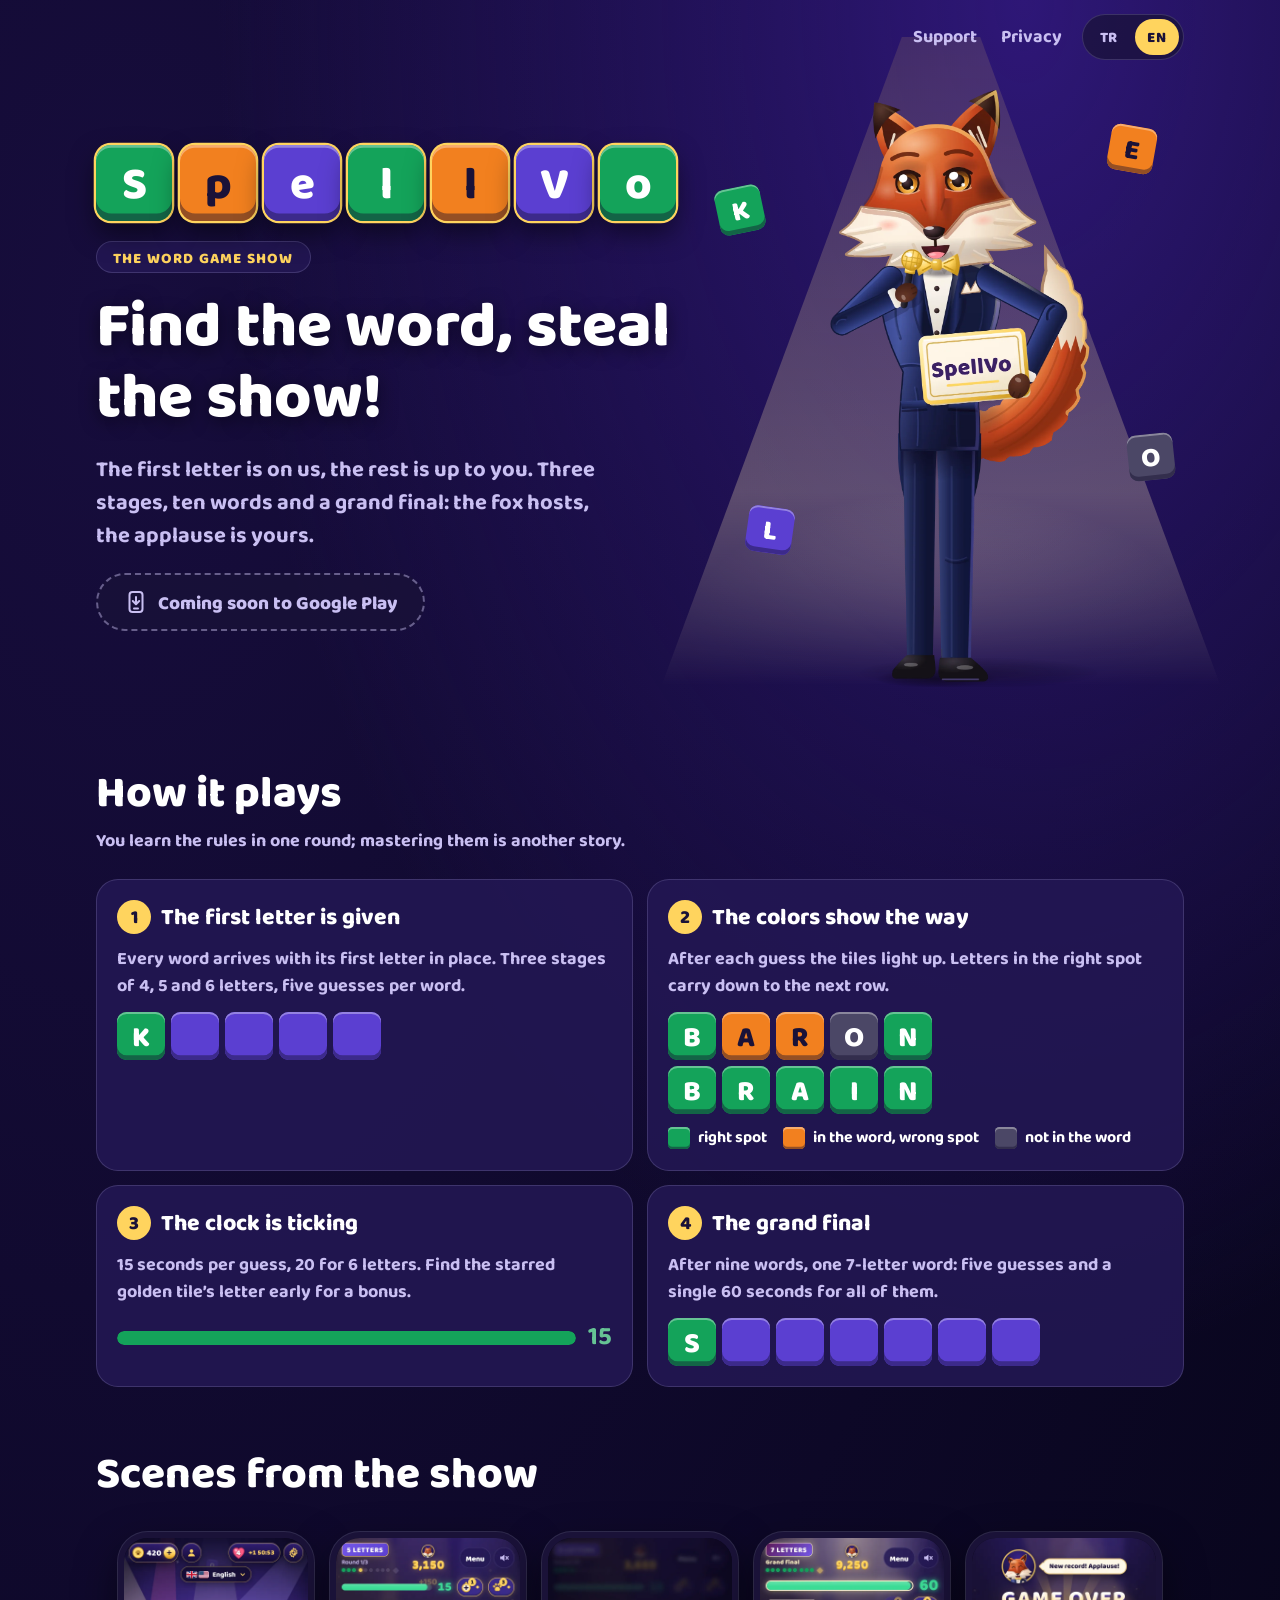
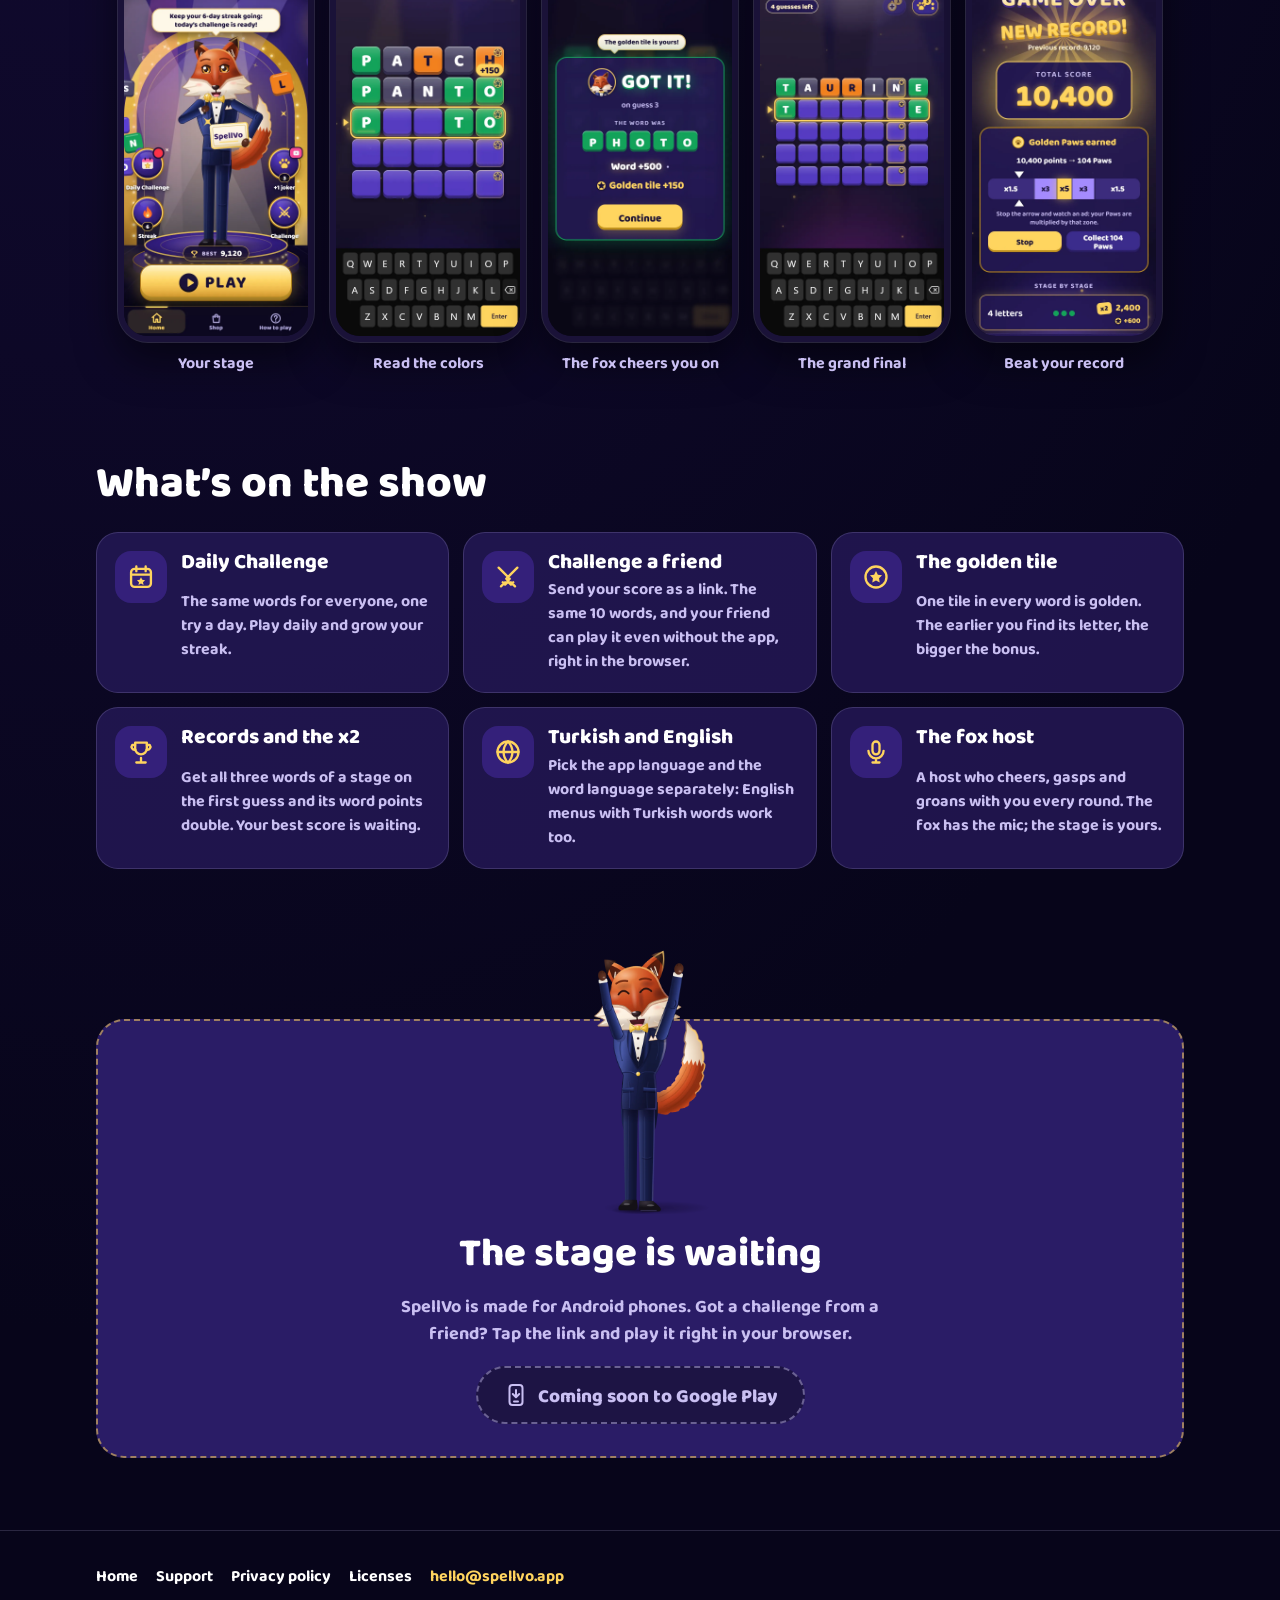
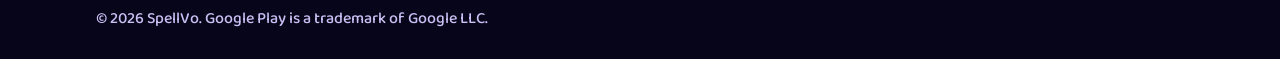
==== index.html @ 93fe8fcf "Deploy spellvo.app (source beb77b9)" ====
<!doctype html>
<html lang="tr" data-title-tr="SpellVo · Kelime yarışması" data-title-en="SpellVo · The word game show">
  <head>
    <meta charset="utf-8" />
    <meta name="viewport" content="width=device-width, initial-scale=1, viewport-fit=cover" />
    <meta name="theme-color" content="#07051a" />
    <meta name="color-scheme" content="dark" />
    <link rel="icon" type="image/png" sizes="32x32" href="/icons/favicon-32.png" />
    <link rel="icon" type="image/png" sizes="16x16" href="/icons/favicon-16.png" />
    <link rel="apple-touch-icon" href="/icons/apple-touch-icon.png" />
    <link rel="manifest" href="/manifest.webmanifest" />
    <link rel="alternate" hreflang="tr" href="https://spellvo.app/?lang=tr" />
    <link rel="alternate" hreflang="en" href="https://spellvo.app/?lang=en" />
    <link rel="alternate" hreflang="x-default" href="https://spellvo.app/" />
    <script>
      // The page's language before the first paint (site/src/site.ts): ?lang=, the visitor's choice, the browser.
      (function () {
        var d = document.documentElement, q = new URLSearchParams(location.search).get('lang'), s = null;
        try { s = localStorage.getItem('spellvo.site.lang'); } catch (e) {}
        var l = q === 'tr' || q === 'en' ? q : s === 'tr' || s === 'en' ? s : /^tr/i.test(navigator.language || '') ? 'tr' : 'en';
        d.lang = l;
        d.setAttribute('data-lang', l);
        var t = d.getAttribute('data-title-' + l);
        if (t) document.title = t;
      })();
    </script>
    <!-- The first paint: the loading screen's sky, never a white page. -->
    <style>
      html, body { background: #07051a; color: #fff; }
    </style>
    <title>SpellVo · Kelime yarışması · The word game show</title>
    <meta name="description" content="SpellVo: tilkinin sunduğu kelime yarışması. İlk harf bizden, gerisi senden. · The word game show hosted by a fox. The first letter is on us, the rest is up to you." />
    <link rel="canonical" href="https://spellvo.app/" />
    <meta property="og:type" content="website" />
    <meta property="og:site_name" content="SpellVo" />
    <meta property="og:url" content="https://spellvo.app/" />
    <meta property="og:title" content="SpellVo · Kelime yarışması" />
    <meta property="og:description" content="Harf harf bul, sahneyi kap! İlk harf bizden, gerisi senden. Tilki sunuyor." />
    <meta property="og:image" content="https://spellvo.app/og/home-tr.jpg" />
    <meta property="og:image:type" content="image/jpeg" />
    <meta property="og:image:width" content="1200" />
    <meta property="og:image:height" content="630" />
    <meta property="og:image:alt" content="SpellVo: renkli harf taşlarıyla logo ve mikrofonlu tilki sunucu" />
    <meta property="og:locale" content="tr_TR" />
    <meta property="og:locale:alternate" content="en_US" />
    <meta name="twitter:card" content="summary_large_image" />
    <meta name="twitter:title" content="SpellVo · Kelime yarışması" />
    <meta name="twitter:description" content="Harf harf bul, sahneyi kap! İlk harf bizden, gerisi senden. Tilki sunuyor." />
    <meta name="twitter:image" content="https://spellvo.app/og/home-tr.jpg" />
    <script>
      // A challenge link from before spellvo.app had its own page (…/#c=…): the challenge page plays it.
      if (/(^#|&)c=/.test(location.hash)) location.replace('/c/' + location.hash);
    </script>
    <script type="module" crossorigin src="/assets/site-BCucl4CJ.js"></script>
    <link rel="stylesheet" crossorigin href="/assets/site-DWHxZTb1.css">
  </head>
  <body class="home">
    <a class="skip" href="#main"><span lang="tr">İçeriğe geç</span><span lang="en">Skip to content</span></a>
    <header class="wrap top">
      <a class="brand" href="/" aria-label="SpellVo"><span class="tile tile--correct" aria-hidden="true">S</span><span class="tile tile--present" aria-hidden="true">p</span><span class="tile " aria-hidden="true">e</span><span class="tile tile--correct" aria-hidden="true">l</span><span class="tile tile--present" aria-hidden="true">l</span><span class="tile " aria-hidden="true">V</span><span class="tile tile--correct" aria-hidden="true">o</span></a>
      <nav class="top__links" aria-label="SpellVo">
        <a class="top__link" href="/support/"><span lang="tr">Destek</span><span lang="en">Support</span></a>
        <a class="top__link" href="/privacy/"><span lang="tr">Gizlilik</span><span lang="en">Privacy</span></a>
        <div class="langs" role="group" aria-label="Dil / Language">
          <button type="button" data-set-lang="tr" aria-pressed="false" title="Türkçe">TR</button>
          <button type="button" data-set-lang="en" aria-pressed="false" title="English">EN</button>
        </div>
      </nav>
    </header>
    <main id="main">
      <section class="wrap hero" aria-labelledby="hero-title">
        <div class="hero__text">
          <p class="logo" role="img" aria-label="SpellVo"><span class="tile tile--correct" style="--i: 0" aria-hidden="true">S</span><span class="tile tile--present" style="--i: 1" aria-hidden="true">p</span><span class="tile " style="--i: 2" aria-hidden="true">e</span><span class="tile tile--correct" style="--i: 3" aria-hidden="true">l</span><span class="tile tile--present" style="--i: 4" aria-hidden="true">l</span><span class="tile " style="--i: 5" aria-hidden="true">V</span><span class="tile tile--correct" style="--i: 6" aria-hidden="true">o</span></p>
          <p class="eyebrow"><span lang="tr">Kelime yarışması</span><span lang="en">The word game show</span></p>
          <h1 id="hero-title"><span lang="tr">Harf harf bul, sahneyi kap!</span><span lang="en">Find the word, steal the show!</span></h1>
          <p class="lead">
            <span lang="tr">İlk harf bizden, gerisi senden. Üç aşama, on kelime ve büyük final: tilki sunuyor, alkışlar senin için.</span>
            <span lang="en">The first letter is on us, the rest is up to you. Three stages, ten words and a grand final: the fox hosts, the applause is yours.</span>
          </p>
          <span class="store store--soon" aria-disabled="true" data-store="soon"><svg viewBox="0 0 24 24" width="24" height="24" aria-hidden="true" class="store__icon"><rect x="5.5" y="2" width="13" height="20" rx="3" fill="none" stroke="currentColor" stroke-width="2"/><path d="M12 7v7M8.8 11l3.2 3.2 3.2-3.2" fill="none" stroke="currentColor" stroke-width="2" stroke-linecap="round" stroke-linejoin="round"/><path d="M10 18.5h4" stroke="currentColor" stroke-width="2" stroke-linecap="round"/></svg><span lang="tr">Yakında Google Play’de</span><span lang="en">Coming soon to Google Play</span></span>
        </div>
        <div class="hero__stage" aria-hidden="true">
          <div class="spot"></div>
          <span class="float" style="left: 4%; top: 18%; --d: -1s; --r: -12deg"><span class="tile tile--correct">K</span></span>
          <span class="float" style="right: 6%; top: 8%; --d: -3s; --r: 10deg"><span class="tile tile--present">E</span></span>
          <span class="float" style="left: 10%; bottom: 22%; --d: -2s; --r: 8deg"><span class="tile">L</span></span>
          <span class="float" style="right: 2%; bottom: 34%; --d: -4.5s; --r: -6deg"><span class="tile tile--absent">O</span></span>
          <img class="fox" src="/img/fox-host.webp" width="560" height="992" alt="" fetchpriority="high" decoding="async" />
        </div>
      </section>

      <section class="wrap section" id="how" aria-labelledby="how-title">
        <div class="section__head">
          <h2 id="how-title"><span lang="tr">Nasıl oynanır?</span><span lang="en">How it plays</span></h2>
          <p class="section__lead">
            <span lang="tr">Kuralları bir turda kaparsın; ustalaşmak ise ayrı bir zevk.</span>
            <span lang="en">You learn the rules in one round; mastering them is another story.</span>
          </p>
        </div>
        <ol class="steps">
          <li class="card step">
            <h3><span lang="tr">İlk harf verilir</span><span lang="en">The first letter is given</span></h3>
            <p>
              <span lang="tr">Her kelime ilk harfiyle gelir. 4, 5 ve 6 harfli kelimelerle üç aşama, her kelimeye 5 tahmin.</span>
              <span lang="en">Every word arrives with its first letter in place. Three stages of 4, 5 and 6 letters, five guesses per word.</span>
            </p>
            <div class="row" aria-hidden="true"><span class="tile tile--correct">K</span><span class="tile"></span><span class="tile"></span><span class="tile"></span><span class="tile"></span></div>
          </li>
          <li class="card step">
            <h3><span lang="tr">Renkler yol gösterir</span><span lang="en">The colors show the way</span></h3>
            <p>
              <span lang="tr">Her tahminden sonra taşlar renklenir. Doğru harfler bir sonraki satıra taşınır.</span>
              <span lang="en">After each guess the tiles light up. Letters in the right spot carry down to the next row.</span>
            </p>
            <div class="board" aria-hidden="true">
              <div class="row" lang="tr"><span class="tile tile--correct">K</span><span class="tile tile--present">E</span><span class="tile tile--present">M</span><span class="tile tile--present">A</span><span class="tile tile--absent">N</span></div>
              <div class="row" lang="tr"><span class="tile tile--correct">K</span><span class="tile tile--correct">A</span><span class="tile tile--correct">L</span><span class="tile tile--correct">E</span><span class="tile tile--correct">M</span></div>
              <div class="row" lang="en"><span class="tile tile--correct">B</span><span class="tile tile--present">A</span><span class="tile tile--present">R</span><span class="tile tile--absent">O</span><span class="tile tile--correct">N</span></div>
              <div class="row" lang="en"><span class="tile tile--correct">B</span><span class="tile tile--correct">R</span><span class="tile tile--correct">A</span><span class="tile tile--correct">I</span><span class="tile tile--correct">N</span></div>
            </div>
            <ul class="legend">
              <li><span class="tile tile--correct" aria-hidden="true"></span><span lang="tr">doğru yerde</span><span lang="en">right spot</span></li>
              <li><span class="tile tile--present" aria-hidden="true"></span><span lang="tr">var, başka yerde</span><span lang="en">in the word, wrong spot</span></li>
              <li><span class="tile tile--absent" aria-hidden="true"></span><span lang="tr">kelimede yok</span><span lang="en">not in the word</span></li>
            </ul>
          </li>
          <li class="card step">
            <h3><span lang="tr">Saat işliyor</span><span lang="en">The clock is ticking</span></h3>
            <p>
              <span lang="tr">Her tahmine 15 saniye, 6 harfte 20. Yıldızlı altın taşın harfini erken bulursan bonus kaparsın.</span>
              <span lang="en">15 seconds per guess, 20 for 6 letters. Find the starred golden tile’s letter early for a bonus.</span>
            </p>
            <div class="timer" aria-hidden="true"><span class="timer__bar"></span><strong>15</strong></div>
          </li>
          <li class="card step">
            <h3><span lang="tr">Büyük final</span><span lang="en">The grand final</span></h3>
            <p>
              <span lang="tr">Dokuz kelimeden sonra 7 harfli tek bir kelime: 5 tahmin ve hepsi için tek bir 60 saniye.</span>
              <span lang="en">After nine words, one 7-letter word: five guesses and a single 60 seconds for all of them.</span>
            </p>
            <div class="row" aria-hidden="true"><span class="tile tile--correct">S</span><span class="tile"></span><span class="tile"></span><span class="tile"></span><span class="tile"></span><span class="tile"></span><span class="tile"></span></div>
          </li>
        </ol>
      </section>

      <section class="wrap section" id="scenes" aria-labelledby="scenes-title">
        <div class="section__head">
          <h2 id="scenes-title"><span lang="tr">Sahneden kareler</span><span lang="en">Scenes from the show</span></h2>
        </div>
        <ul class="shots">
          <li><figure class="shot">
            <div class="phone">
              <img lang="tr" src="/shots/tr-lobby.webp" width="390" height="844" loading="lazy" decoding="async" alt="Lobi: sahnede tilki sunucu, Oyna düğmesi ve Günün Yarışması" />
              <img lang="en" src="/shots/en-lobby.webp" width="390" height="844" loading="lazy" decoding="async" alt="The lobby: the fox host on stage, the Play button and the Daily Challenge" />
            </div>
            <figcaption><span lang="tr">Sahne senin</span><span lang="en">Your stage</span></figcaption>
          </figure></li>
          <li><figure class="shot">
            <div class="phone">
              <img lang="tr" src="/shots/tr-round.webp" width="390" height="844" loading="lazy" decoding="async" alt="Bir tur: renkli taşlarla iki tahmin ve süre çubuğu" />
              <img lang="en" src="/shots/en-round.webp" width="390" height="844" loading="lazy" decoding="async" alt="A round: two guesses in colored tiles and the timer bar" />
            </div>
            <figcaption><span lang="tr">Renkleri oku</span><span lang="en">Read the colors</span></figcaption>
          </figure></li>
          <li><figure class="shot">
            <div class="phone">
              <img lang="tr" src="/shots/tr-result.webp" width="390" height="844" loading="lazy" decoding="async" alt="Tur sonucu: tilki altın taşı kutluyor" />
              <img lang="en" src="/shots/en-result.webp" width="390" height="844" loading="lazy" decoding="async" alt="A round’s result: the fox cheers the golden tile" />
            </div>
            <figcaption><span lang="tr">Tilki seninle</span><span lang="en">The fox cheers you on</span></figcaption>
          </figure></li>
          <li><figure class="shot">
            <div class="phone">
              <img lang="tr" src="/shots/tr-final.webp" width="390" height="844" loading="lazy" decoding="async" alt="Büyük final: 7 harfli kelime ve 60 saniyelik süre" />
              <img lang="en" src="/shots/en-final.webp" width="390" height="844" loading="lazy" decoding="async" alt="The grand final: a 7-letter word and the 60-second pool" />
            </div>
            <figcaption><span lang="tr">Büyük final</span><span lang="en">The grand final</span></figcaption>
          </figure></li>
          <li><figure class="shot">
            <div class="phone">
              <img lang="tr" src="/shots/tr-end.webp" width="390" height="844" loading="lazy" decoding="async" alt="Oyun sonu: yeni rekor ve toplam puan" />
              <img lang="en" src="/shots/en-end.webp" width="390" height="844" loading="lazy" decoding="async" alt="The end screen: a new record and the total score" />
            </div>
            <figcaption><span lang="tr">Rekorunu kır</span><span lang="en">Beat your record</span></figcaption>
          </figure></li>
        </ul>
      </section>

      <section class="wrap section" id="features" aria-labelledby="features-title">
        <div class="section__head">
          <h2 id="features-title"><span lang="tr">Sahnede neler var?</span><span lang="en">What’s on the show</span></h2>
        </div>
        <ul class="features">
          <li class="card feature">
            <span class="feature__icon" aria-hidden="true"><svg viewBox="0 0 24 24" width="28" height="28"><rect x="3.5" y="5" width="17" height="15.5" rx="3" fill="none" stroke="currentColor" stroke-width="2"/><path d="M3.5 10h17M8 3v4M16 3v4" stroke="currentColor" stroke-width="2" stroke-linecap="round"/><path d="m12 12.2 1.1 2.2 2.4.3-1.8 1.7.5 2.4-2.2-1.2-2.2 1.2.5-2.4-1.8-1.7 2.4-.3z" fill="currentColor"/></svg></span>
            <h3><span lang="tr">Günün Yarışması</span><span lang="en">Daily Challenge</span></h3>
            <p><span lang="tr">Herkese aynı kelimeler, günde tek hak. Her gün oyna, serini büyüt.</span><span lang="en">The same words for everyone, one try a day. Play daily and grow your streak.</span></p>
          </li>
          <li class="card feature">
            <span class="feature__icon" aria-hidden="true"><svg viewBox="0 0 24 24" width="28" height="28" fill="none" stroke="currentColor" stroke-width="2" stroke-linecap="round" stroke-linejoin="round"><path d="M4 4l9.5 9.5M13.5 13.5l-2 2 3 3 2-2M14.5 16.5 18 20M20 4l-9.5 9.5M10.5 13.5l2 2-3 3-2-2M9.5 16.5 6 20"/></svg></span>
            <h3><span lang="tr">Arkadaşına meydan oku</span><span lang="en">Challenge a friend</span></h3>
            <p><span lang="tr">Skorunu bir bağlantıyla gönder. Aynı 10 kelime; arkadaşın uygulama olmadan, tarayıcıda da oynayabilir.</span><span lang="en">Send your score as a link. The same 10 words, and your friend can play it even without the app, right in the browser.</span></p>
          </li>
          <li class="card feature">
            <span class="feature__icon" aria-hidden="true"><svg viewBox="0 0 24 24" width="28" height="28"><circle cx="12" cy="12" r="9" fill="none" stroke="currentColor" stroke-width="2"/><path d="m12 6.8 1.6 3.3 3.6.5-2.6 2.5.6 3.6-3.2-1.7-3.2 1.7.6-3.6-2.6-2.5 3.6-.5z" fill="currentColor"/></svg></span>
            <h3><span lang="tr">Altın taş</span><span lang="en">The golden tile</span></h3>
            <p><span lang="tr">Her kelimede bir taş altın. Harfini ne kadar erken bulursan bonus o kadar büyük.</span><span lang="en">One tile in every word is golden. The earlier you find its letter, the bigger the bonus.</span></p>
          </li>
          <li class="card feature">
            <span class="feature__icon" aria-hidden="true"><svg viewBox="0 0 24 24" width="28" height="28" fill="none" stroke="currentColor" stroke-width="2" stroke-linecap="round" stroke-linejoin="round"><path d="M8 21h8M12 17v4M7 4h10v5a5 5 0 0 1-10 0z"/><path d="M7 6H4.5a2.5 2.5 0 0 0 2.6 4M17 6h2.5a2.5 2.5 0 0 1-2.6 4"/></svg></span>
            <h3><span lang="tr">Rekorlar ve x2</span><span lang="en">Records and the x2</span></h3>
            <p><span lang="tr">Bir aşamanın üç kelimesini de ilk tahminde bil, kelime puanları ikiye katlansın. En iyi skorun seni bekliyor.</span><span lang="en">Get all three words of a stage on the first guess and its word points double. Your best score is waiting.</span></p>
          </li>
          <li class="card feature">
            <span class="feature__icon" aria-hidden="true"><svg viewBox="0 0 24 24" width="28" height="28" fill="none" stroke="currentColor" stroke-width="2" stroke-linecap="round"><circle cx="12" cy="12" r="9"/><path d="M3 12h18M12 3c2.6 2.6 3.8 5.6 3.8 9s-1.2 6.4-3.8 9c-2.6-2.6-3.8-5.6-3.8-9S9.4 5.6 12 3z"/></svg></span>
            <h3><span lang="tr">Türkçe ve İngilizce</span><span lang="en">Turkish and English</span></h3>
            <p><span lang="tr">Uygulama dilini ve kelime dilini ayrı ayrı seç: İngilizce menüyle Türkçe kelimeler de olur.</span><span lang="en">Pick the app language and the word language separately: English menus with Turkish words work too.</span></p>
          </li>
          <li class="card feature">
            <span class="feature__icon" aria-hidden="true"><svg viewBox="0 0 24 24" width="28" height="28" fill="none" stroke="currentColor" stroke-width="2" stroke-linecap="round" stroke-linejoin="round"><rect x="9" y="3" width="6" height="11" rx="3"/><path d="M5.5 11a6.5 6.5 0 0 0 13 0M12 17.5V21M9 21h6"/></svg></span>
            <h3><span lang="tr">Tilki sunucu</span><span lang="en">The fox host</span></h3>
            <p><span lang="tr">Her turda seninle sevinen, şaşıran, üzülen bir sunucu. Mikrofon tilkide, sahne sende.</span><span lang="en">A host who cheers, gasps and groans with you every round. The fox has the mic; the stage is yours.</span></p>
          </li>
        </ul>

        <div class="finale">
          <img src="/img/fox-celebrate.webp" width="420" height="744" alt="" loading="lazy" decoding="async" />
          <h2><span lang="tr">Sahne seni bekliyor</span><span lang="en">The stage is waiting</span></h2>
          <p><span lang="tr">SpellVo Android telefonlar için. Bir arkadaşın meydan okuduysa bağlantıya dokun: hemen tarayıcında oynarsın.</span><span lang="en">SpellVo is made for Android phones. Got a challenge from a friend? Tap the link and play it right in your browser.</span></p>
          <span class="store store--soon" aria-disabled="true" data-store="soon"><svg viewBox="0 0 24 24" width="24" height="24" aria-hidden="true" class="store__icon"><rect x="5.5" y="2" width="13" height="20" rx="3" fill="none" stroke="currentColor" stroke-width="2"/><path d="M12 7v7M8.8 11l3.2 3.2 3.2-3.2" fill="none" stroke="currentColor" stroke-width="2" stroke-linecap="round" stroke-linejoin="round"/><path d="M10 18.5h4" stroke="currentColor" stroke-width="2" stroke-linecap="round"/></svg><span lang="tr">Yakında Google Play’de</span><span lang="en">Coming soon to Google Play</span></span>
        </div>
      </section>
    </main>
    <footer class="foot">
      <div class="wrap">
        <nav aria-label="SpellVo">
          <a href="/"><span lang="tr">Ana sayfa</span><span lang="en">Home</span></a>
          <a href="/support/"><span lang="tr">Destek</span><span lang="en">Support</span></a>
          <a href="/privacy/"><span lang="tr">Gizlilik politikası</span><span lang="en">Privacy policy</span></a>
          <a href="/licenses/"><span lang="tr">Lisanslar</span><span lang="en">Licenses</span></a>
          <a class="mail" href="mailto:hello@spellvo.app">hello@spellvo.app</a>
        </nav>
        <p>© 2026 SpellVo. <span lang="tr">Google Play, Google LLC’nin ticari markasıdır.</span><span lang="en">Google Play is a trademark of Google LLC.</span></p>
      </div>
    </footer>
  </body>
</html>
---- assets/site-DWHxZTb1.css ----
@font-face{font-family:"Baloo 2";font-style:normal;font-display:swap;font-weight:500;src:url(/assets/baloo-2-latin-500-normal-CmLZ27r7.woff2)format("woff2"),url(/assets/baloo-2-latin-500-normal-BSdEhq8m.woff)format("woff")}@font-face{font-family:"Baloo 2";font-style:normal;font-display:swap;font-weight:500;src:url(/assets/baloo-2-latin-ext-500-normal-Ba7mhTsk.woff2)format("woff2"),url(/assets/baloo-2-latin-ext-500-normal-D1XZow3C.woff)format("woff")}@font-face{font-family:"Baloo 2";font-style:normal;font-display:swap;font-weight:700;src:url(/assets/baloo-2-latin-700-normal-CqTg7A15.woff2)format("woff2"),url(/assets/baloo-2-latin-700-normal-Ld3Zm3l2.woff)format("woff")}@font-face{font-family:"Baloo 2";font-style:normal;font-display:swap;font-weight:700;src:url(/assets/baloo-2-latin-ext-700-normal-Mlh7kdab.woff2)format("woff2"),url(/assets/baloo-2-latin-ext-700-normal-D6LeXASg.woff)format("woff")}@font-face{font-family:"Baloo 2";font-style:normal;font-display:swap;font-weight:800;src:url(/assets/baloo-2-latin-800-normal-BbF3Etk1.woff2)format("woff2"),url(/assets/baloo-2-latin-800-normal-B8BXfZF7.woff)format("woff")}@font-face{font-family:"Baloo 2";font-style:normal;font-display:swap;font-weight:800;src:url(/assets/baloo-2-latin-ext-800-normal-C_Iwmf1s.woff2)format("woff2"),url(/assets/baloo-2-latin-ext-800-normal-D-iCxxqE.woff)format("woff")}:root{--c-bg-0:#0d0920;--c-bg-1:#1a1238;--c-bg-2:#34207a;--c-spot:#ffd45e1f;--c-spot-2:#a48bff1f;--c-floor:#5b3fd159;--c-particle:#ffd45e8c;--c-gold:#ffd45e;--c-gold-deep:#d99a1b;--c-gold-glow:#ffd45e47;--c-gold-glow-strong:#ffd45e99;--c-gold-clear:#ffd45e00;--c-pink:#ff5fa2;--c-pink-glow:#ff5fa28c;--c-lavender:#a48bff;--c-violet:#7558ea;--c-text:#fff;--c-text-muted:#c9bff2;--c-text-dark:#1a1238;--c-panel:#241854db;--c-panel-border:#c9bff22e;--c-overlay:#0a061abd;--c-overlay-strong:#0a061ae6;--c-overlay-light:#0a061a80;--c-tint:#ffffff14;--c-tint-strong:#ffffff1f;--c-hairline:#ffffff47;--c-sheen:#fff3;--c-sheen-clear:#fff0;--c-shine:#fff9;--c-shadow:#00000059;--c-shadow-soft:#00000040;--c-shadow-strong:#00000080;--c-mask:#000;--c-mask-mid:#0009;--tile-empty-bg:#5b3fd1;--tile-empty-edge:#3c2a8b;--tile-empty-hi:#9482e1;--tile-empty-fg:#fff;--tile-typed-bg:#7558ea;--tile-typed-edge:#4b3899;--tile-typed-hi:#a592f1;--tile-typed-ring:#d3c8ff;--tile-correct-bg:#14a35a;--tile-correct-edge:#136446;--tile-correct-hi:#66c394;--tile-correct-fg:#fff;--tile-present-bg:#f2801f;--tile-present-edge:#944f24;--tile-present-hi:#f7ac6d;--tile-present-fg:#1a1238;--tile-absent-bg:#4b4766;--tile-absent-edge:#332e4d;--tile-absent-hi:#8a879c;--tile-absent-fg:#fff;--tile-elim-bg:#d8343b;--tile-elim-edge:#852334;--tile-elim-hi:#e67b80;--tile-elim-fg:#fff;--tile-active-frame:#ffd45e;--tile-active-glow:#ffd45e8c;--golden-coin:#ffd45e;--golden-coin-ring:#1a1238;--golden-coin-hollow:#1a12388c;--golden-star:#1a1238;--golden-ring:#ffd45ed9;--golden-ring-claimed:#ffd45e66;--golden-glow:#ffd45e80;--golden-glow-claimed:#ffd45e38;--golden-flash:#fff3c4f2;--timer-track:#ffffff1f;--timer-ok:#3ddc97;--timer-mid:#ffd45e;--timer-low:#ff4d57;--key-bg:#3b2b8c;--key-bg-hover:#4a38a6;--key-bg-active:#5b47c2;--key-edge:#2a1e63;--key-hi:#6d5cbf;--key-fg:#fff;--key-action-bg:#ffd45e;--key-action-edge:#c2901c;--key-action-hi:#ffe8a8;--key-action-fg:#1a1238;--kb-android-panel:#0a0a0a;--kb-android-key:#303030;--kb-android-key-pressed:#4a4a4a;--kb-android-fn:#1b1b1b;--kb-android-fg:#fff;--kb-android-fg-unused:#ffffff4d;--kb-android-pop:#5a5a5a;--kb-enter:#ffd45e;--kb-enter-pressed:#ffe08a;--kb-enter-fg:#1a1238;--kb-ios-panel:#2b2b2d;--kb-ios-key:#6b6b6e;--kb-ios-key-pressed:#8a8a8e;--kb-ios-fn:#464649;--kb-ios-fg:#fff;--kb-ios-fg-unused:#ffffff4d;--kb-ios-enter:#0a84ff;--kb-ios-enter-pressed:#3d9bff;--kb-ios-enter-fg:#fff;--kb-ios-shadow:#00000073;--btn-primary-bg:#ffd45e;--btn-primary-edge:#c2901c;--btn-primary-fg:#1a1238;--btn-primary-glow:#ffd45e59;--btn-secondary-bg:#3b2b8c;--btn-secondary-bg-hover:#4a38a6;--btn-secondary-edge:#2a1e63;--btn-secondary-fg:#fff;--btn-danger-bg:#d8343b;--btn-danger-edge:#852334;--btn-danger-fg:#fff;--switch-off:#4b4766;--switch-on:#ffd45e;--switch-knob:#fff;--switch-knob-on:#1a1238;--stage-1:#a48bff;--stage-1-edge:#6756a6;--stage-1-fg:#1a1238;--stage-2:#ff5fa2;--stage-2-edge:#9b3c70;--stage-2-fg:#1a1238;--stage-3:#ffd45e;--stage-3-edge:#c2901c;--stage-3-fg:#1a1238;--final:#fff0c2;--final-edge:#c9a24a;--final-fg:#1a1238;--final-glow:#fff0c273;--final-curtain:#5e1a5a;--final-curtain-clear:#5e1a5a00;--daily:#ff5fa2;--daily-edge:#9b3c70;--daily-fg:#1a1238;--daily-glow:#ff5fa259;--daily-face:#3d1856;--daily-face-edge:#230b33;--daily-face-hover:#4b1f69;--daily-paper:#fbeedd;--share-bg-top:#3a2590;--share-bg:#1a1238;--share-bg-bottom:#0d0920;--share-spot:#ffd45e33;--share-spot-clear:#ffd45e00;--share-frame:#ffd45e;--share-panel:#ffffff12;--share-panel-edge:#ffffff29;--share-text:#fff;--share-muted:#c9bff2;--share-gold:#ffd45e;--share-unplayed:#ffffff4d;--share-qr-bg:#fff;--share-qr-fg:#1a1238;--share-challenge:#ffd45e;--share-challenge-fg:#1a1238;--challenge-me:#ffd45e;--challenge-me-fg:#1a1238;--challenge-them:#a48bff;--challenge-them-fg:#1a1238;--challenge-ticket:#2a1c66;--challenge-ticket-edge:#ffd45e8c;--challenge-glow:#ffd45e4d;--challenge-vs:#ff5fa2;--store-bg:#fff8e6;--store-fg:#1a1238;--store-soon-edge:#c9bff273;--web-pill:#1a1238b8;--web-pill-on:#ffd45e;--web-pill-on-fg:#1a1238;--fox-fur-light:#e47a3e;--fox-fur:#c8461f;--fox-fur-dark:#8f2f12;--fox-fur-deep:#5e1d0b;--fox-ear-back:#2a1410;--fox-ear-inner:#3a1a14;--fox-cream:#fbeedd;--fox-cream-shade:#ead6bf;--fox-outline:#b0866a;--fox-iris:#eb9a2c;--fox-iris-dark:#9a5414;--fox-pupil:#1a1012;--fox-shine:#fff;--fox-liner:#2a1410;--fox-mouth:#5a1a2a;--fox-tongue:#ff8a96;--fox-blush:#ff8c7a;--fox-paw:#3e1d14;--fox-suit-light:#34428a;--fox-suit:#222c63;--fox-suit-dark:#141a3d;--fox-suit-edge:#4a5aa8;--fox-lapel:#0f1430;--fox-sheen:#ffffff2e;--fox-trouser-light:#3a4680;--fox-trouser:#1c2350;--fox-trouser-dark:#11163a;--fox-shirt:#f7f2ea;--fox-shirt-shade:#ddd5ca;--fox-shoe:#141116;--fox-shoe-shine:#ffffff40;--fox-gold:#ffd45e;--fox-gold-deep:#c99419;--fox-mic-handle:#2a2630;--fox-rim-warm:#ffcf70;--fox-rim-cool:#b9a7ff;--fox-shade:#0b0618;--fox-highlight:#fff6e8;--fox-iris-light:#ffcf73;--fox-nose-hi:#5a4048;--fox-paw-hi:#6a3a2a;--fox-gold-light:#fff2bf;--fox-shoe-hi:#3a3440;--fox-card:#fdf5e6;--fox-card-edge:#d9c49a;--fox-card-ink:#3b1f66;--fox-fur-hi:#f59a5e;--fox-ear-tip-hi:#5a3a30;--fox-cream-deep:#d9bfa3;--fox-rim:#ffe9b8;--fox-bounce:#8f7bff;--fox-card-shade:#efe2c8;--icon-bg-hi:#3a2590;--icon-bg:#1a1238;--icon-ring:#ffd45ed9;--icon-spot:#ffd45e38;--icon-spot-clear:#ffd45e00;--item-paw:#ffd45e;--item-paw-deep:#c2901c;--item-book:#2f3a85;--item-book-spine:#141a3d;--item-book-pages:#fbeedd;--item-time-face:#fbeedd;--item-time-hand:#1a1238;--item-count-bg:#ffd45e;--item-count-fg:#1a1238;--item-spent:#ffffff59;--life-heart:#ff5c86;--life-heart-deep:#b52a55;--life-heart-shine:#ffffff8c;--life-empty:#ffffff38;--paw-coin:#ffd45e;--paw-coin-hi:#fff1b8;--paw-coin-rim:#c2901c;--paw-coin-print:#6b4310;--paw-zone-low:#3b2d7d;--paw-zone-low-fg:#fff;--paw-zone-mid:#a48bff;--paw-zone-top:#ffd45e;--paw-zone-fg:#1a1238;--paw-zone-edge:#0d09208c;--paw-arrow:#fff;--paw-arrow-edge:#1a1238;--paw-dim:.45;--test-bg:#0b0a12;--test-panel:#1c1a2a;--test-fg:#fff;--test-badge:#ff5fa2;--test-badge-fg:#1a1238;--test-stripe:#ff5fa229;--test-stripe-clear:#ff5fa200;--pip-no-bonus:.4;--load-sky-top:#2e1777;--load-sky:#170d3d;--load-sky-deep:#07051a;--load-haze:#a48bff33;--load-haze-clear:#a48bff00;--load-backlight:#ffd8828c;--load-backlight-clear:#ffd88200;--load-arch:#1f1150;--load-arch-hi:#3b2196;--load-arch-rim:#ffd45e;--load-arch-rim-deep:#b9811a;--load-arch-line:#ffd45e59;--load-bulb:#fff1c4;--load-bulb-glow:#ffd45eb3;--load-bulb-glow-clear:#ffd45e00;--load-beam-gold:#ffecb86b;--load-beam-lavender:#b4a0ff5c;--load-beam-pink:#ff6eaf4d;--load-beam-clear:#fff0;--load-floor-far:#10092d;--load-floor-line:#a48bff29;--load-podium-top:#5534c4;--load-podium-top-deep:#2c1878;--load-podium-side:#2a1868;--load-podium-side-deep:#120a36;--load-podium-rim:#ffd45e;--load-pool:#ffe6a08c;--load-pool-clear:#ffe6a000;--load-sparkle:#fff8dc;--load-sparkle-gold:#ffd45e;--load-bokeh:#b4a0ff38;--load-bokeh-gold:#ffd45e33;--load-bokeh-clear:#b4a0ff00;--load-vignette:#07051ae0;--load-vignette-clear:#07051a00;--load-logo-glow:#ffd45e61;--load-bar-plaque:#110a2e;--load-bar-plaque-hi:#2d1b6e;--load-bar-rim:#ffd45ebf;--load-bar-track:#07041a;--load-bar-fill-hi:#fff3c4;--load-bar-fill:#ffd45e;--load-bar-fill-deep:#e2981d;--load-bar-stripe:#ffffff3d;--load-bar-text:#fff;--load-label:#e6deff;--load-version:#c9bff29e;--load-frame-rim:#ffd45e73;--load-frame-shadow:#000000a6;--load-ambient-dim:#07051a8c;--load-spot:#ffeec457;--lobby-shade-top:#07051ab8;--lobby-shade-clear:#07051a00;--lobby-chip:#110a2ed1;--lobby-chip-hi:#34207ae6;--lobby-chip-rim:#ffd45e8c;--lobby-plaque-hi:#5a3fd0;--lobby-plaque:#34207a;--lobby-plaque-deep:#1a0f4a;--lobby-plaque-rim:#ffd45e;--lobby-plaque-rim-deep:#a8731a;--lobby-plaque-glow:#ffd45e52;--lobby-plaque-press:#07051a59;--lobby-caption:#fff;--lobby-dot:#ff3348;--lobby-dot-glow:#ff3348a6;--lobby-dot-ring:#1a1238;--lobby-timer:#07051adb;--lobby-timer-fg:#ffd45e;--lobby-flame-outer:#ff6a2b;--lobby-flame-mid:#ffa63d;--lobby-flame-core:#fff1b8;--lobby-flame-off:#6f6890;--lobby-ad:#ff4f98;--lobby-ad-fg:#fff;--lobby-bubble:#fff8e9;--lobby-bubble-ink:#1a1238;--lobby-bubble-edge:#e6c37a;--lobby-plate:#110a2edb;--lobby-plate-rim:#ffd45eb3;--lobby-tabbar:#0c0820f0;--lobby-tabbar-rim:#ffd45e52;--lobby-tab:#b3a8de;--lobby-tab-active:#ffd45e;--lobby-tab-active-bg:#ffd45e24;--lobby-gain:#fff3c4;--lobby-lock:#1a1238;--lobby-lock-fg:#ffd45e;--lobby-lock-ring:#ffd45ebf;--lobby-waiting:#ffd45e;--lobby-waiting-fg:#1a1238;--lobby-play-invite:#ffe48c8c;--lobby-play-invite-clear:#ffe48c00;--c-vignette:#0d0920b8;--c-focus:#e6deff;--confetti-1:#ffd45e;--confetti-2:#ff5fa2;--confetti-3:#a48bff;--confetti-4:#14a35a;--confetti-5:#f2801f;--confetti-6:#fff;--confetti-gold-light:#fff3c4;--bubble:var(--lobby-bubble);--bubble-ink:var(--lobby-bubble-ink);--bubble-edge:var(--lobby-bubble-edge);--bubble-soft:#6a5f8c;--bubble-button:#f3e3bd;--bubble-button-hover:#ead39c;--sheet-grip:#ffffff6b;--sheet-grip-active:#ffd45ee6;--timer-paused:#b9b0dd}:root[data-color-mode=cb]{--tile-correct-bg:#f5793a;--tile-correct-edge:#964b33;--tile-correct-hi:#f8a87f;--tile-correct-fg:#1a1238;--tile-present-bg:#58a6f0;--tile-present-edge:#3b659d;--tile-present-hi:#92c5f5;--tile-present-fg:#1a1238;--confetti-4:#f5793a;--confetti-5:#58a6f0}:root[data-lang=tr] body [lang=en],:root[data-lang=en] body [lang=tr]{display:none!important}*,:before,:after{box-sizing:border-box}html{-webkit-text-size-adjust:100%;-moz-text-size-adjust:100%;text-size-adjust:100%;scroll-behavior:smooth}body{background:radial-gradient(90% 60% at 80% 0%, var(--load-sky-top) 0%, transparent 70%), radial-gradient(120% 80% at 10% 10%, var(--load-sky) 0%, var(--load-sky-deep) 100%) var(--load-sky-deep);min-height:100vh;color:var(--c-text);background-attachment:scroll;margin:0;font-family:"Baloo 2",system-ui,-apple-system,Segoe UI,sans-serif;font-size:18px;font-weight:500;line-height:1.5;overflow-x:hidden}a{color:var(--c-gold);text-underline-offset:3px}a:focus-visible,button:focus-visible{outline:3px solid var(--c-gold);outline-offset:3px;border-radius:8px}h1,h2,h3{margin:0;font-weight:800;line-height:1.1}p{margin:0}img{max-width:100%}.wrap{width:min(1120px,100%);margin:0 auto;padding:0 16px}.skip{z-index:10;background:var(--c-gold);color:var(--c-text-dark);border-radius:10px;padding:8px 14px;font-weight:800;position:absolute;top:-60px;left:16px}.skip:focus{top:12px}.top{z-index:3;padding-top:max(14px, env(safe-area-inset-top));justify-content:space-between;align-items:center;gap:12px;padding-bottom:14px;display:flex;position:relative}.brand{flex:none;gap:3px;text-decoration:none;display:inline-flex}.home .brand{visibility:hidden}.top__links{flex:none;align-items:center;gap:4px;display:flex}.top__link{color:var(--c-text-muted);padding:8px 10px;font-weight:700;text-decoration:none;display:none}.top__link:hover{color:var(--c-text)}@media (width>=640px){.top__link{display:inline-block}}.langs{border:1px solid var(--c-panel-border);background:var(--web-pill);border-radius:999px;gap:4px;margin-left:6px;padding:4px;display:flex}.langs button{min-width:44px;min-height:36px;color:var(--c-text-muted);font:inherit;letter-spacing:.04em;cursor:pointer;background:0 0;border:0;border-radius:999px;padding:2px 8px 0;font-size:15px;font-weight:800}.langs button[aria-pressed=true]{background:var(--web-pill-on);color:var(--web-pill-on-fg)}.tile{--bg:var(--tile-empty-bg);--edge:var(--tile-empty-edge);--hi:var(--tile-empty-hi);--fg:var(--tile-empty-fg);--t:44px;width:var(--t);height:var(--t);border-radius:calc(var(--t) * .2);background:var(--bg);color:var(--fg);font-size:calc(var(--t) * .6);box-shadow:inset 0 calc(var(--t) * -.1) 0 var(--edge), inset 0 max(2px, calc(var(--t) * .035)) 0 var(--hi);place-items:center;padding-top:.12em;font-weight:800;line-height:1;display:inline-grid;position:relative}.tile--correct{--bg:var(--tile-correct-bg);--edge:var(--tile-correct-edge);--hi:var(--tile-correct-hi);--fg:var(--tile-correct-fg)}.tile--present{--bg:var(--tile-present-bg);--edge:var(--tile-present-edge);--hi:var(--tile-present-hi);--fg:var(--tile-present-fg)}.tile--absent{--bg:var(--tile-absent-bg);--edge:var(--tile-absent-edge);--hi:var(--tile-absent-hi);--fg:var(--tile-absent-fg)}.brand .tile{--t:clamp(22px, 6vw, 30px);font-size:calc(var(--t) * .62)}.logo{flex-wrap:nowrap;gap:clamp(4px,1.2vw,8px);margin:0;display:flex}.logo .tile{--t:clamp(40px, 11.6vw, 76px);box-shadow:inset 0 calc(var(--t) * -.1) 0 var(--edge), inset 0 max(2px, calc(var(--t) * .035)) 0 var(--hi), 0 0 0 max(1.5px, calc(var(--t) * .03)) var(--load-arch-rim), 0 calc(var(--t) * .16) calc(var(--t) * .34) var(--c-shadow-strong);animation:.76s cubic-bezier(.3,1.6,.5,1) backwards drop;animation-delay:calc(var(--i) * 70ms + .12s)}@keyframes drop{0%{opacity:0;transform:translateY(-60%)rotate(-8deg)scale(.6)}}.store{background:var(--store-bg);min-height:58px;color:var(--store-fg);box-shadow:0 10px 28px var(--c-shadow-strong);border-radius:999px;justify-content:center;align-items:center;gap:10px;padding:4px 26px 0;font-size:19px;font-weight:800;text-decoration:none;display:inline-flex}.store__icon{flex:none;margin-top:-4px}.store--soon{border:2px dashed var(--store-soon-edge);background:var(--web-pill);color:var(--c-text-muted);box-shadow:none;cursor:default}.hero{gap:8px;padding-bottom:24px;display:grid;position:relative}.hero__text{z-index:2;flex-direction:column;align-items:flex-start;gap:16px;padding-top:12px;display:flex;position:relative}.eyebrow{border:1px solid var(--c-panel-border);background:var(--c-panel);color:var(--c-gold);letter-spacing:.08em;text-transform:uppercase;border-radius:999px;align-items:center;gap:8px;padding:6px 16px 2px;font-size:15px;font-weight:800;display:inline-flex}.hero h1{max-width:14ch;text-shadow:0 4px 18px var(--c-shadow-strong);font-size:clamp(36px,9.6vw,64px)}.lead{max-width:34ch;color:var(--c-text-muted);font-size:clamp(18px,4.6vw,22px);font-weight:700}.hero__stage{justify-items:center;min-height:420px;margin-top:-8px;display:grid;position:relative}.spot{background:radial-gradient(46% 22% at 50% 92%, var(--load-spot) 0%, transparent 100%), linear-gradient(var(--c-spot), var(--load-spot));clip-path:polygon(43% 0,57% 0,100% 100%,0 100%);pointer-events:none;width:min(560px,140%);height:calc(100% + 40px);position:absolute;top:-40px;left:50%;transform:translate(-50%);-webkit-mask-image:linear-gradient(#000 70%,#0000);mask-image:linear-gradient(#000 70%,#0000)}.fox{aspect-ratio:560/991.5;width:min(300px,78vw);height:auto;margin-top:8px;animation:5s ease-in-out infinite float;position:relative}@keyframes float{50%{transform:translateY(-8px)}}.float{z-index:1;animation:6s ease-in-out infinite bob;animation-delay:var(--d,0s);position:absolute}.float .tile{--t:46px;transform:rotate(var(--r,0deg))}@keyframes bob{50%{transform:translateY(-12px)}}@media (width>=900px){.hero{grid-template-columns:1.1fr .9fr;align-items:center;min-height:640px}.hero__text{gap:20px}.hero__stage{min-height:600px;margin-top:0}.fox{width:340px}}.section{padding-top:56px;padding-bottom:8px}.section__head{flex-direction:column;align-items:flex-start;gap:10px;margin-bottom:24px;display:flex}.section h2{font-size:clamp(30px,7vw,44px)}.section__lead{max-width:46ch;color:var(--c-text-muted);font-weight:700}.card{border:1px solid var(--c-panel-border);background:var(--c-panel);border-radius:22px}.steps{counter-reset:step;gap:14px;margin:0;padding:0;list-style:none;display:grid}.step{flex-direction:column;gap:12px;padding:20px;display:flex}.step h3{align-items:center;gap:10px;font-size:23px;display:flex}.step h3:before{counter-increment:step;content:counter(step);background:var(--c-gold);width:34px;height:34px;color:var(--c-text-dark);border-radius:50%;flex:none;place-items:center;padding-top:3px;font-size:19px;display:inline-grid}.step p{color:var(--c-text-muted);font-weight:700}.row{gap:6px;display:flex}.row .tile{--t:clamp(38px, 10.5vw, 48px)}.board{flex-direction:column;gap:6px;display:flex}.legend{flex-wrap:wrap;gap:8px 16px;margin:0;padding:0;font-size:16px;font-weight:700;list-style:none;display:flex}.legend li{align-items:center;gap:8px;display:inline-flex}.legend .tile{--t:22px;font-size:13px}.timer{align-items:center;gap:12px;display:flex}.timer__bar{background:var(--web-pill);border-radius:999px;flex:1;height:14px;position:relative;overflow:hidden}.timer__bar:after{content:"";border-radius:inherit;background:var(--tile-correct-bg);transform-origin:0;animation:15s linear infinite drain;position:absolute;inset:0}@keyframes drain{to{transform:scaleX(0)}}.timer strong{color:var(--tile-correct-hi);font-size:26px}@media (width>=760px){.steps{grid-template-columns:repeat(2,1fr)}}.shots{scroll-snap-type:x mandatory;scrollbar-width:thin;gap:16px;margin:0 -16px;padding:8px 16px 20px;list-style:none;display:flex;overflow-x:auto}.shot{scroll-snap-align:center;flex:none;width:min(240px,66vw);margin:0}.phone{border:6px solid var(--c-bg-1);background:var(--c-bg-0);box-shadow:0 0 0 1px var(--c-panel-border), 0 18px 40px var(--c-shadow-strong);border-radius:30px;overflow:hidden}.phone img{aspect-ratio:390/844;width:100%;height:auto;display:block}.shot figcaption{color:var(--c-text-muted);text-align:center;margin-top:10px;font-size:16px;font-weight:700}@media (width>=1100px){.shots{justify-content:center;overflow:visible}.shot{width:196px}}.features{gap:14px;margin:0;padding:0;list-style:none;display:grid}.feature{grid-template-columns:auto 1fr;gap:4px 14px;padding:18px;display:grid}.feature__icon{background:var(--c-bg-2);width:52px;height:52px;color:var(--c-gold);border-radius:16px;grid-row:span 2;place-items:center;display:grid}.feature h3{font-size:21px}.feature p{color:var(--c-text-muted);font-size:16px;font-weight:700}@media (width>=700px){.features{grid-template-columns:repeat(2,1fr)}}@media (width>=1000px){.features{grid-template-columns:repeat(3,1fr)}}.finale{border:2px dashed var(--challenge-ticket-edge);background:var(--challenge-ticket);text-align:center;border-radius:28px;justify-items:center;gap:18px;margin-top:150px;padding:28px 20px 32px;display:grid}.finale img{aspect-ratio:420/743.6;width:150px;height:auto;margin-top:-100px}.finale h2{font-size:clamp(28px,7vw,40px)}.finale p{max-width:40ch;color:var(--c-text-muted);font-weight:700}.foot{padding:28px 0 max(28px, env(safe-area-inset-bottom));border-top:1px solid var(--c-panel-border);color:var(--c-text-muted);margin-top:64px;font-size:16px}.foot nav{flex-wrap:wrap;gap:4px 18px;margin-bottom:12px;display:flex}.foot a{color:var(--c-text);padding:6px 0;font-weight:700;text-decoration:none;display:inline-block}.foot a:hover{text-decoration:underline}.foot .mail{color:var(--c-gold)}.doc{width:min(780px,100%);margin:0 auto;padding:8px 16px 0}.doc h1{margin:16px 0 8px;font-size:clamp(34px,8vw,48px)}.doc .meta{color:var(--c-text-muted);margin-bottom:20px;font-weight:700}.doc h2{margin:34px 0 10px;font-size:26px}.doc h3{margin:20px 0 6px;font-size:20px}.doc p,.doc li{color:var(--c-text-muted)}.doc p+p{margin-top:10px}.doc ul{margin:8px 0 0;padding-left:22px}.doc li+li{margin-top:6px}.doc strong{color:var(--c-text)}.summary{margin:8px 0;padding:18px 20px}.summary ul{margin:0}.toc{margin-top:12px;padding:16px 20px}.toc ol{columns:2 220px;margin:0;padding-left:22px;font-weight:700}.toc a{color:var(--c-text);text-decoration:none}.toc a:hover{text-decoration:underline}.faq details{margin-top:12px;padding:4px 20px}.faq summary{cursor:pointer;padding:14px 0;font-size:20px;font-weight:800;list-style-position:inside}.faq details[open] summary{color:var(--c-gold)}.faq details p{padding-bottom:16px}.contact{gap:8px;margin-top:28px;padding:22px 20px;display:grid}.contact a{font-size:22px;font-weight:800}.licence{margin-top:14px;padding:4px 20px 18px}.licence h2{margin-top:16px}.notfound{text-align:center;justify-items:center;gap:16px;padding:24px 16px 0;display:grid}.notfound img{aspect-ratio:420/743.6;width:160px;height:auto}.button{background:var(--c-gold);min-height:52px;color:var(--c-text-dark);border-radius:999px;align-items:center;padding:4px 24px 0;font-weight:800;text-decoration:none;display:inline-flex}@media (prefers-reduced-motion:reduce){html{scroll-behavior:auto}.logo .tile,.fox,.float,.timer__bar:after{animation:none}}
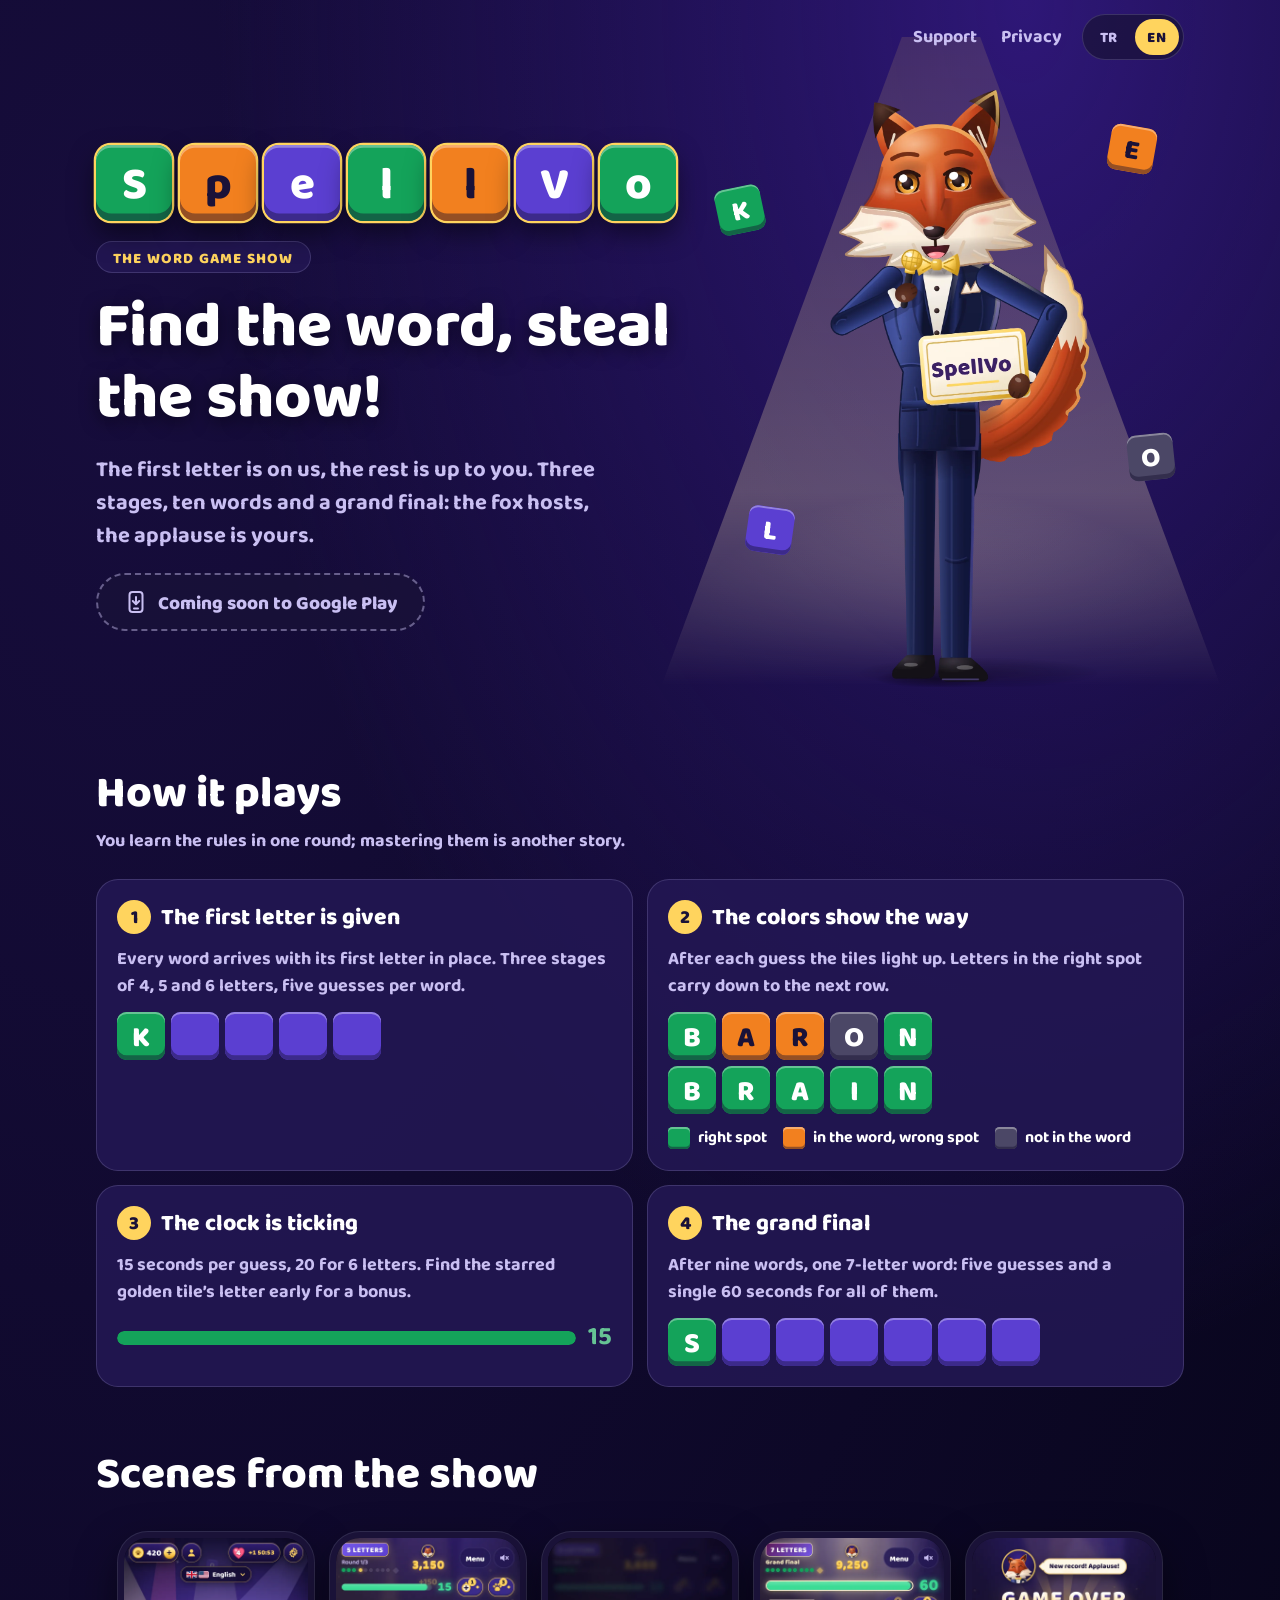
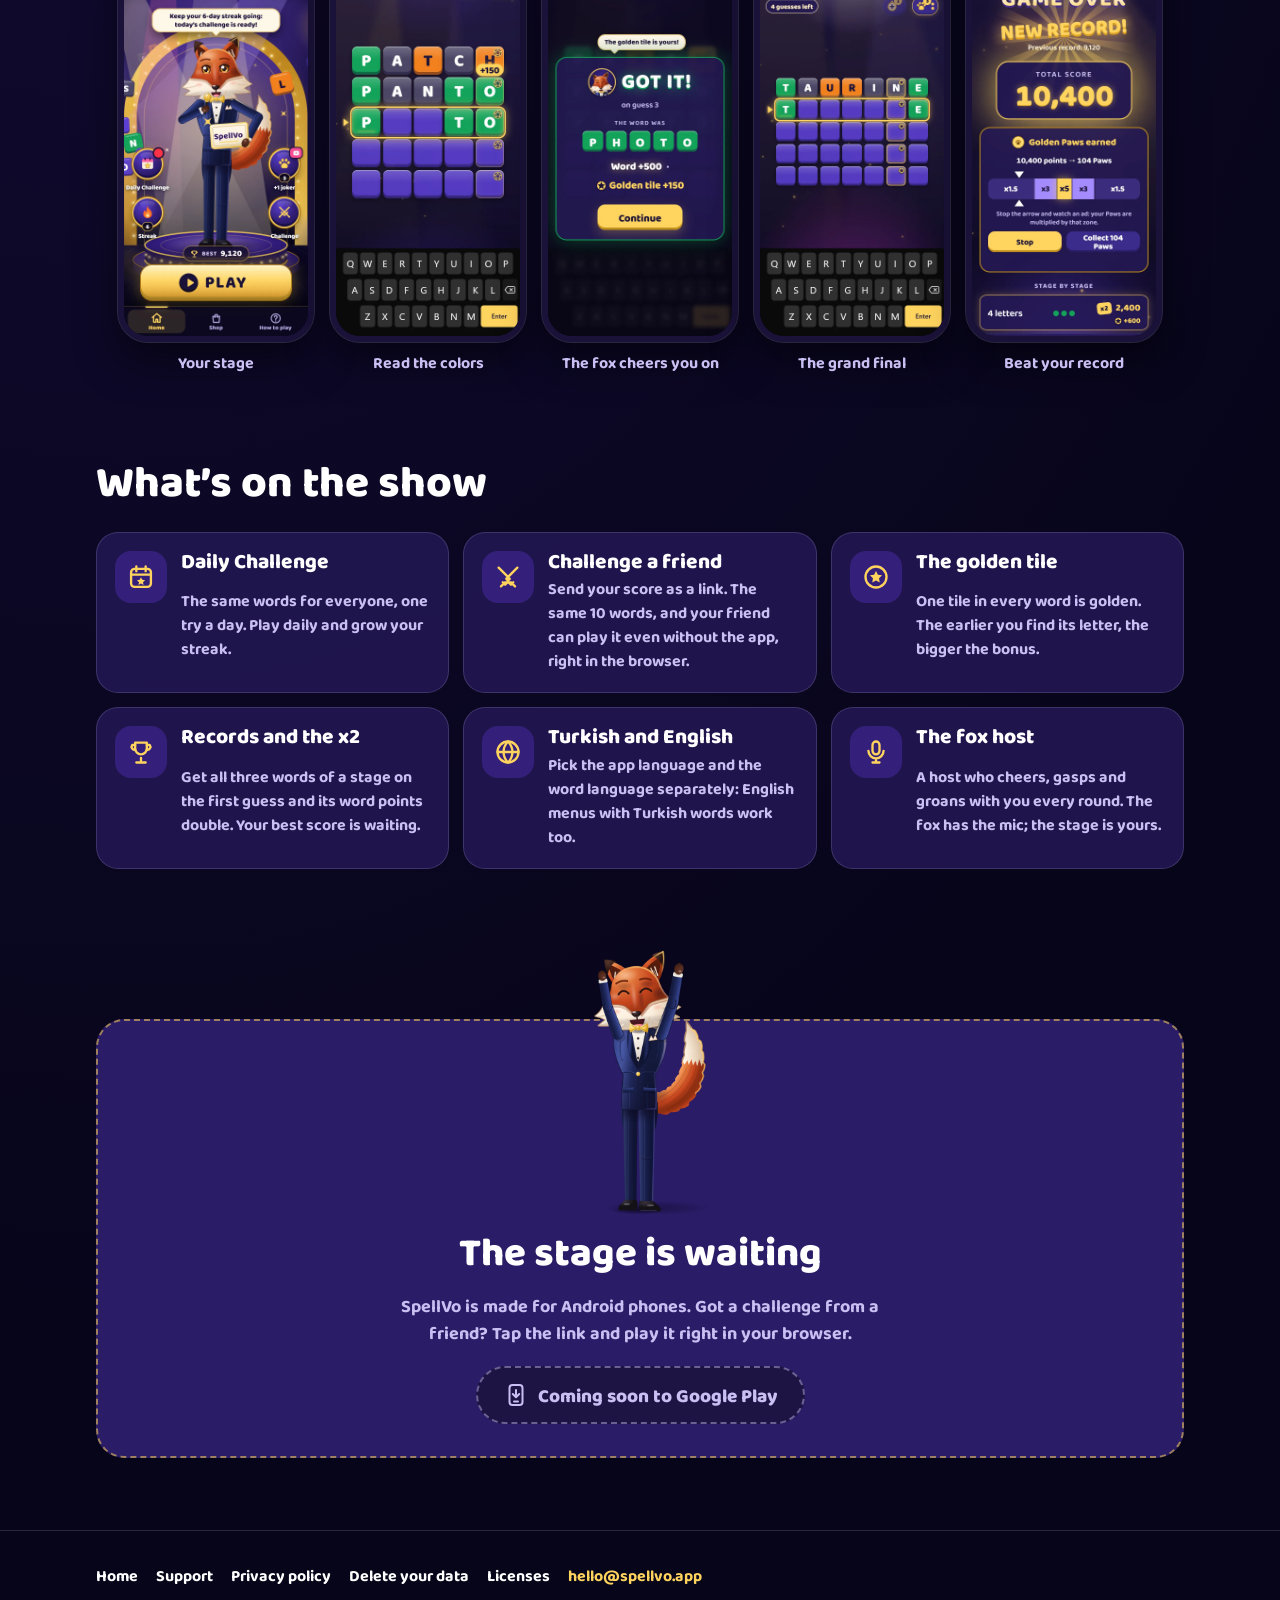
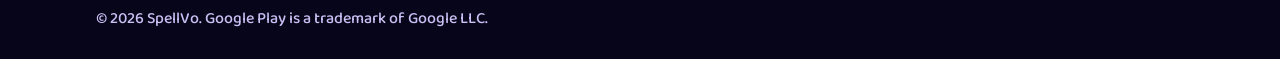
==== commit f140de83: "Deploy spellvo.app (source 414a88b)" ====
--- a/index.html
+++ b/index.html
@@ -51,8 +51,8 @@
       // A challenge link from before spellvo.app had its own page (…/#c=…): the challenge page plays it.
       if (/(^#|&)c=/.test(location.hash)) location.replace('/c/' + location.hash);
     </script>
-    <script type="module" crossorigin src="/assets/site-BCucl4CJ.js"></script>
-    <link rel="stylesheet" crossorigin href="/assets/site-DWHxZTb1.css">
+    <script type="module" crossorigin src="/assets/site-Bx5Te4Mx.js"></script>
+    <link rel="stylesheet" crossorigin href="/assets/site-yPwelULE.css">
   </head>
   <body class="home">
     <a class="skip" href="#main"><span lang="tr">İçeriğe geç</span><span lang="en">Skip to content</span></a>
@@ -74,7 +74,7 @@
           <p class="eyebrow"><span lang="tr">Kelime yarışması</span><span lang="en">The word game show</span></p>
           <h1 id="hero-title"><span lang="tr">Harf harf bul, sahneyi kap!</span><span lang="en">Find the word, steal the show!</span></h1>
           <p class="lead">
-            <span lang="tr">İlk harf bizden, gerisi senden. Üç aşama, on kelime ve büyük final: tilki sunuyor, alkışlar senin için.</span>
+            <span lang="tr">İlk harf bizden, gerisi senden. Üç etap, on kelime ve büyük final: tilki sunuyor, alkışlar senin için.</span>
             <span lang="en">The first letter is on us, the rest is up to you. Three stages, ten words and a grand final: the fox hosts, the applause is yours.</span>
           </p>
           <span class="store store--soon" aria-disabled="true" data-store="soon"><svg viewBox="0 0 24 24" width="24" height="24" aria-hidden="true" class="store__icon"><rect x="5.5" y="2" width="13" height="20" rx="3" fill="none" stroke="currentColor" stroke-width="2"/><path d="M12 7v7M8.8 11l3.2 3.2 3.2-3.2" fill="none" stroke="currentColor" stroke-width="2" stroke-linecap="round" stroke-linejoin="round"/><path d="M10 18.5h4" stroke="currentColor" stroke-width="2" stroke-linecap="round"/></svg><span lang="tr">Yakında Google Play’de</span><span lang="en">Coming soon to Google Play</span></span>
@@ -101,7 +101,7 @@
           <li class="card step">
             <h3><span lang="tr">İlk harf verilir</span><span lang="en">The first letter is given</span></h3>
             <p>
-              <span lang="tr">Her kelime ilk harfiyle gelir. 4, 5 ve 6 harfli kelimelerle üç aşama, her kelimeye 5 tahmin.</span>
+              <span lang="tr">Her kelime ilk harfiyle gelir. 4, 5 ve 6 harfli kelimelerle üç etap, her kelimeye 5 tahmin.</span>
               <span lang="en">Every word arrives with its first letter in place. Three stages of 4, 5 and 6 letters, five guesses per word.</span>
             </p>
             <div class="row" aria-hidden="true"><span class="tile tile--correct">K</span><span class="tile"></span><span class="tile"></span><span class="tile"></span><span class="tile"></span></div>
@@ -209,7 +209,7 @@
           <li class="card feature">
             <span class="feature__icon" aria-hidden="true"><svg viewBox="0 0 24 24" width="28" height="28" fill="none" stroke="currentColor" stroke-width="2" stroke-linecap="round" stroke-linejoin="round"><path d="M8 21h8M12 17v4M7 4h10v5a5 5 0 0 1-10 0z"/><path d="M7 6H4.5a2.5 2.5 0 0 0 2.6 4M17 6h2.5a2.5 2.5 0 0 1-2.6 4"/></svg></span>
             <h3><span lang="tr">Rekorlar ve x2</span><span lang="en">Records and the x2</span></h3>
-            <p><span lang="tr">Bir aşamanın üç kelimesini de ilk tahminde bil, kelime puanları ikiye katlansın. En iyi skorun seni bekliyor.</span><span lang="en">Get all three words of a stage on the first guess and its word points double. Your best score is waiting.</span></p>
+            <p><span lang="tr">Bir etabın üç kelimesini de ilk tahminde bil, kelime puanları ikiye katlansın. En iyi skorun seni bekliyor.</span><span lang="en">Get all three words of a stage on the first guess and its word points double. Your best score is waiting.</span></p>
           </li>
           <li class="card feature">
             <span class="feature__icon" aria-hidden="true"><svg viewBox="0 0 24 24" width="28" height="28" fill="none" stroke="currentColor" stroke-width="2" stroke-linecap="round"><circle cx="12" cy="12" r="9"/><path d="M3 12h18M12 3c2.6 2.6 3.8 5.6 3.8 9s-1.2 6.4-3.8 9c-2.6-2.6-3.8-5.6-3.8-9S9.4 5.6 12 3z"/></svg></span>
@@ -237,6 +237,7 @@
           <a href="/"><span lang="tr">Ana sayfa</span><span lang="en">Home</span></a>
           <a href="/support/"><span lang="tr">Destek</span><span lang="en">Support</span></a>
           <a href="/privacy/"><span lang="tr">Gizlilik politikası</span><span lang="en">Privacy policy</span></a>
+          <a href="/delete-data/"><span lang="tr">Verilerini sil</span><span lang="en">Delete your data</span></a>
           <a href="/licenses/"><span lang="tr">Lisanslar</span><span lang="en">Licenses</span></a>
           <a class="mail" href="mailto:hello@spellvo.app">hello@spellvo.app</a>
         </nav>
--- a/assets/site-yPwelULE.css
+++ b/assets/site-yPwelULE.css
@@ -0,0 +1 @@
+@font-face{font-family:"Baloo 2";font-style:normal;font-display:swap;font-weight:500;src:url(/assets/baloo-2-latin-500-normal-CmLZ27r7.woff2)format("woff2"),url(/assets/baloo-2-latin-500-normal-BSdEhq8m.woff)format("woff")}@font-face{font-family:"Baloo 2";font-style:normal;font-display:swap;font-weight:500;src:url(/assets/baloo-2-latin-ext-500-normal-Ba7mhTsk.woff2)format("woff2"),url(/assets/baloo-2-latin-ext-500-normal-D1XZow3C.woff)format("woff")}@font-face{font-family:"Baloo 2";font-style:normal;font-display:swap;font-weight:700;src:url(/assets/baloo-2-latin-700-normal-CqTg7A15.woff2)format("woff2"),url(/assets/baloo-2-latin-700-normal-Ld3Zm3l2.woff)format("woff")}@font-face{font-family:"Baloo 2";font-style:normal;font-display:swap;font-weight:700;src:url(/assets/baloo-2-latin-ext-700-normal-Mlh7kdab.woff2)format("woff2"),url(/assets/baloo-2-latin-ext-700-normal-D6LeXASg.woff)format("woff")}@font-face{font-family:"Baloo 2";font-style:normal;font-display:swap;font-weight:800;src:url(/assets/baloo-2-latin-800-normal-BbF3Etk1.woff2)format("woff2"),url(/assets/baloo-2-latin-800-normal-B8BXfZF7.woff)format("woff")}@font-face{font-family:"Baloo 2";font-style:normal;font-display:swap;font-weight:800;src:url(/assets/baloo-2-latin-ext-800-normal-C_Iwmf1s.woff2)format("woff2"),url(/assets/baloo-2-latin-ext-800-normal-D-iCxxqE.woff)format("woff")}:root{--c-bg-0:#0d0920;--c-bg-1:#1a1238;--c-bg-2:#34207a;--c-spot:#ffd45e1f;--c-spot-2:#a48bff1f;--c-floor:#5b3fd159;--c-particle:#ffd45e8c;--c-gold:#ffd45e;--c-gold-deep:#d99a1b;--c-gold-glow:#ffd45e47;--c-gold-glow-strong:#ffd45e99;--c-gold-clear:#ffd45e00;--c-pink:#ff5fa2;--c-pink-glow:#ff5fa28c;--c-lavender:#a48bff;--c-violet:#7558ea;--c-text:#fff;--c-text-muted:#c9bff2;--c-text-dark:#1a1238;--c-panel:#241854db;--c-panel-border:#c9bff22e;--c-overlay:#0a061abd;--c-overlay-strong:#0a061ae6;--c-overlay-light:#0a061a80;--c-tint:#ffffff14;--c-tint-strong:#ffffff1f;--c-hairline:#ffffff47;--c-sheen:#fff3;--c-sheen-clear:#fff0;--c-shine:#fff9;--c-shadow:#00000059;--c-shadow-soft:#00000040;--c-shadow-strong:#00000080;--c-mask:#000;--c-mask-mid:#0009;--tile-empty-bg:#5b3fd1;--tile-empty-edge:#3c2a8b;--tile-empty-hi:#9482e1;--tile-empty-fg:#fff;--tile-typed-bg:#7558ea;--tile-typed-edge:#4b3899;--tile-typed-hi:#a592f1;--tile-typed-ring:#d3c8ff;--tile-correct-bg:#14a35a;--tile-correct-edge:#136446;--tile-correct-hi:#66c394;--tile-correct-fg:#fff;--tile-present-bg:#f2801f;--tile-present-edge:#944f24;--tile-present-hi:#f7ac6d;--tile-present-fg:#1a1238;--tile-absent-bg:#4b4766;--tile-absent-edge:#332e4d;--tile-absent-hi:#8a879c;--tile-absent-fg:#fff;--tile-elim-bg:#d8343b;--tile-elim-edge:#852334;--tile-elim-hi:#e67b80;--tile-elim-fg:#fff;--tile-active-frame:#ffd45e;--tile-active-glow:#ffd45e8c;--golden-coin:#ffd45e;--golden-coin-ring:#1a1238;--golden-coin-hollow:#1a12388c;--golden-star:#1a1238;--golden-ring:#ffd45ed9;--golden-ring-claimed:#ffd45e66;--golden-glow:#ffd45e80;--golden-glow-claimed:#ffd45e38;--golden-flash:#fff3c4f2;--timer-track:#ffffff1f;--timer-ok:#3ddc97;--timer-mid:#ffd45e;--timer-low:#ff4d57;--key-bg:#3b2b8c;--key-bg-hover:#4a38a6;--key-bg-active:#5b47c2;--key-edge:#2a1e63;--key-hi:#6d5cbf;--key-fg:#fff;--key-action-bg:#ffd45e;--key-action-edge:#c2901c;--key-action-hi:#ffe8a8;--key-action-fg:#1a1238;--kb-android-panel:#0a0a0a;--kb-android-key:#303030;--kb-android-key-pressed:#4a4a4a;--kb-android-fn:#1b1b1b;--kb-android-fg:#fff;--kb-android-fg-unused:#ffffff4d;--kb-android-pop:#5a5a5a;--kb-enter:#ffd45e;--kb-enter-pressed:#ffe08a;--kb-enter-fg:#1a1238;--kb-ios-panel:#2b2b2d;--kb-ios-key:#6b6b6e;--kb-ios-key-pressed:#8a8a8e;--kb-ios-fn:#464649;--kb-ios-fg:#fff;--kb-ios-fg-unused:#ffffff4d;--kb-ios-enter:#0a84ff;--kb-ios-enter-pressed:#3d9bff;--kb-ios-enter-fg:#fff;--kb-ios-shadow:#00000073;--btn-primary-bg:#ffd45e;--btn-primary-edge:#c2901c;--btn-primary-fg:#1a1238;--btn-primary-glow:#ffd45e59;--btn-secondary-bg:#3b2b8c;--btn-secondary-bg-hover:#4a38a6;--btn-secondary-edge:#2a1e63;--btn-secondary-fg:#fff;--btn-danger-bg:#d8343b;--btn-danger-edge:#852334;--btn-danger-fg:#fff;--switch-off:#4b4766;--switch-on:#ffd45e;--switch-knob:#fff;--switch-knob-on:#1a1238;--stage-1:#a48bff;--stage-1-edge:#6756a6;--stage-1-fg:#1a1238;--stage-2:#ff5fa2;--stage-2-edge:#9b3c70;--stage-2-fg:#1a1238;--stage-3:#ffd45e;--stage-3-edge:#c2901c;--stage-3-fg:#1a1238;--final:#fff0c2;--final-edge:#c9a24a;--final-fg:#1a1238;--final-glow:#fff0c273;--final-curtain:#5e1a5a;--final-curtain-clear:#5e1a5a00;--daily:#ff5fa2;--daily-edge:#9b3c70;--daily-fg:#1a1238;--daily-glow:#ff5fa259;--daily-face:#3d1856;--daily-face-edge:#230b33;--daily-face-hover:#4b1f69;--daily-paper:#fbeedd;--share-bg-top:#3a2590;--share-bg:#1a1238;--share-bg-bottom:#0d0920;--share-spot:#ffd45e33;--share-spot-clear:#ffd45e00;--share-frame:#ffd45e;--share-panel:#ffffff12;--share-panel-edge:#ffffff29;--share-text:#fff;--share-muted:#c9bff2;--share-gold:#ffd45e;--share-unplayed:#ffffff4d;--share-qr-bg:#fff;--share-qr-fg:#1a1238;--share-challenge:#ffd45e;--share-challenge-fg:#1a1238;--challenge-me:#ffd45e;--challenge-me-fg:#1a1238;--challenge-them:#a48bff;--challenge-them-fg:#1a1238;--challenge-ticket:#2a1c66;--challenge-ticket-edge:#ffd45e8c;--challenge-glow:#ffd45e4d;--challenge-vs:#ff5fa2;--store-bg:#fff8e6;--store-fg:#1a1238;--store-soon-edge:#c9bff273;--web-pill:#1a1238b8;--web-pill-on:#ffd45e;--web-pill-on-fg:#1a1238;--fox-fur-light:#e47a3e;--fox-fur:#c8461f;--fox-fur-dark:#8f2f12;--fox-fur-deep:#5e1d0b;--fox-ear-back:#2a1410;--fox-ear-inner:#3a1a14;--fox-cream:#fbeedd;--fox-cream-shade:#ead6bf;--fox-outline:#b0866a;--fox-iris:#eb9a2c;--fox-iris-dark:#9a5414;--fox-pupil:#1a1012;--fox-shine:#fff;--fox-liner:#2a1410;--fox-mouth:#5a1a2a;--fox-tongue:#ff8a96;--fox-blush:#ff8c7a;--fox-paw:#3e1d14;--fox-suit-light:#34428a;--fox-suit:#222c63;--fox-suit-dark:#141a3d;--fox-suit-edge:#4a5aa8;--fox-lapel:#0f1430;--fox-sheen:#ffffff2e;--fox-trouser-light:#3a4680;--fox-trouser:#1c2350;--fox-trouser-dark:#11163a;--fox-shirt:#f7f2ea;--fox-shirt-shade:#ddd5ca;--fox-shoe:#141116;--fox-shoe-shine:#ffffff40;--fox-gold:#ffd45e;--fox-gold-deep:#c99419;--fox-mic-handle:#2a2630;--fox-rim-warm:#ffcf70;--fox-rim-cool:#b9a7ff;--fox-shade:#0b0618;--fox-highlight:#fff6e8;--fox-iris-light:#ffcf73;--fox-nose-hi:#5a4048;--fox-paw-hi:#6a3a2a;--fox-gold-light:#fff2bf;--fox-shoe-hi:#3a3440;--fox-card:#fdf5e6;--fox-card-edge:#d9c49a;--fox-card-ink:#3b1f66;--fox-fur-hi:#f59a5e;--fox-ear-tip-hi:#5a3a30;--fox-cream-deep:#d9bfa3;--fox-rim:#ffe9b8;--fox-bounce:#8f7bff;--fox-card-shade:#efe2c8;--icon-bg-hi:#3a2590;--icon-bg:#1a1238;--icon-ring:#ffd45ed9;--icon-spot:#ffd45e38;--icon-spot-clear:#ffd45e00;--item-paw:#ffd45e;--item-paw-deep:#c2901c;--item-book:#2f3a85;--item-book-spine:#141a3d;--item-book-pages:#fbeedd;--item-time-face:#fbeedd;--item-time-hand:#1a1238;--item-count-bg:#ffd45e;--item-count-fg:#1a1238;--item-spent:#ffffff59;--life-heart:#ff5c86;--life-heart-deep:#b52a55;--life-heart-shine:#ffffff8c;--life-empty:#ffffff38;--paw-coin:#ffd45e;--paw-coin-hi:#fff1b8;--paw-coin-rim:#c2901c;--paw-coin-print:#6b4310;--paw-zone-low:#3b2d7d;--paw-zone-low-fg:#fff;--paw-zone-mid:#a48bff;--paw-zone-top:#ffd45e;--paw-zone-fg:#1a1238;--paw-zone-edge:#0d09208c;--paw-arrow:#fff;--paw-arrow-edge:#1a1238;--paw-dim:.45;--test-bg:#0b0a12;--test-panel:#1c1a2a;--test-fg:#fff;--test-badge:#ff5fa2;--test-badge-fg:#1a1238;--test-stripe:#ff5fa229;--test-stripe-clear:#ff5fa200;--pip-no-bonus:.4;--load-sky-top:#2e1777;--load-sky:#170d3d;--load-sky-deep:#07051a;--load-haze:#a48bff33;--load-haze-clear:#a48bff00;--load-backlight:#ffd8828c;--load-backlight-clear:#ffd88200;--load-arch:#1f1150;--load-arch-hi:#3b2196;--load-arch-rim:#ffd45e;--load-arch-rim-deep:#b9811a;--load-arch-line:#ffd45e59;--load-bulb:#fff1c4;--load-bulb-glow:#ffd45eb3;--load-bulb-glow-clear:#ffd45e00;--load-beam-gold:#ffecb86b;--load-beam-lavender:#b4a0ff5c;--load-beam-pink:#ff6eaf4d;--load-beam-clear:#fff0;--load-floor-far:#10092d;--load-floor-line:#a48bff29;--load-podium-top:#5534c4;--load-podium-top-deep:#2c1878;--load-podium-side:#2a1868;--load-podium-side-deep:#120a36;--load-podium-rim:#ffd45e;--load-pool:#ffe6a08c;--load-pool-clear:#ffe6a000;--load-sparkle:#fff8dc;--load-sparkle-gold:#ffd45e;--load-bokeh:#b4a0ff38;--load-bokeh-gold:#ffd45e33;--load-bokeh-clear:#b4a0ff00;--load-vignette:#07051ae0;--load-vignette-clear:#07051a00;--load-logo-glow:#ffd45e61;--load-bar-plaque:#110a2e;--load-bar-plaque-hi:#2d1b6e;--load-bar-rim:#ffd45ebf;--load-bar-track:#07041a;--load-bar-fill-hi:#fff3c4;--load-bar-fill:#ffd45e;--load-bar-fill-deep:#e2981d;--load-bar-stripe:#ffffff3d;--load-bar-text:#fff;--load-label:#e6deff;--load-version:#c9bff29e;--load-frame-rim:#ffd45e73;--load-frame-shadow:#000000a6;--load-ambient-dim:#07051a8c;--load-spot:#ffeec457;--lobby-shade-top:#07051ab8;--lobby-shade-clear:#07051a00;--lobby-chip:#110a2ed1;--lobby-chip-hi:#34207ae6;--lobby-chip-rim:#ffd45e8c;--lobby-plaque-hi:#5a3fd0;--lobby-plaque:#34207a;--lobby-plaque-deep:#1a0f4a;--lobby-plaque-rim:#ffd45e;--lobby-plaque-rim-deep:#a8731a;--lobby-plaque-glow:#ffd45e52;--lobby-plaque-press:#07051a59;--lobby-caption:#fff;--lobby-dot:#ff3348;--lobby-dot-glow:#ff3348a6;--lobby-dot-ring:#1a1238;--lobby-timer:#07051adb;--lobby-timer-fg:#ffd45e;--lobby-flame-outer:#ff6a2b;--lobby-flame-mid:#ffa63d;--lobby-flame-core:#fff1b8;--lobby-flame-off:#6f6890;--lobby-ad:#ff4f98;--lobby-ad-fg:#fff;--lobby-bubble:#fff8e9;--lobby-bubble-ink:#1a1238;--lobby-bubble-edge:#e6c37a;--lobby-plate:#110a2edb;--lobby-plate-rim:#ffd45eb3;--lobby-tabbar:#0c0820f0;--lobby-tabbar-rim:#ffd45e52;--lobby-tab:#b3a8de;--lobby-tab-active:#ffd45e;--lobby-tab-active-bg:#ffd45e24;--lobby-gain:#fff3c4;--lobby-lock:#1a1238;--lobby-lock-fg:#ffd45e;--lobby-lock-ring:#ffd45ebf;--lobby-waiting:#ffd45e;--lobby-waiting-fg:#1a1238;--lobby-play-invite:#ffe48c8c;--lobby-play-invite-clear:#ffe48c00;--c-vignette:#0d0920b8;--c-focus:#e6deff;--confetti-1:#ffd45e;--confetti-2:#ff5fa2;--confetti-3:#a48bff;--confetti-4:#14a35a;--confetti-5:#f2801f;--confetti-6:#fff;--confetti-gold-light:#fff3c4;--bubble:var(--lobby-bubble);--bubble-ink:var(--lobby-bubble-ink);--bubble-edge:var(--lobby-bubble-edge);--bubble-soft:#6a5f8c;--bubble-button:#f3e3bd;--bubble-button-hover:#ead39c;--sheet-grip:#ffffff6b;--sheet-grip-active:#ffd45ee6;--timer-paused:#b9b0dd}:root[data-color-mode=cb]{--tile-correct-bg:#f5793a;--tile-correct-edge:#964b33;--tile-correct-hi:#f8a87f;--tile-correct-fg:#1a1238;--tile-present-bg:#58a6f0;--tile-present-edge:#3b659d;--tile-present-hi:#92c5f5;--tile-present-fg:#1a1238;--confetti-4:#f5793a;--confetti-5:#58a6f0}:root[data-lang=tr] body [lang=en],:root[data-lang=en] body [lang=tr]{display:none!important}*,:before,:after{box-sizing:border-box}html{-webkit-text-size-adjust:100%;-moz-text-size-adjust:100%;text-size-adjust:100%;scroll-behavior:smooth}body{background:radial-gradient(90% 60% at 80% 0%, var(--load-sky-top) 0%, transparent 70%), radial-gradient(120% 80% at 10% 10%, var(--load-sky) 0%, var(--load-sky-deep) 100%) var(--load-sky-deep);min-height:100vh;color:var(--c-text);background-attachment:scroll;margin:0;font-family:"Baloo 2",system-ui,-apple-system,Segoe UI,sans-serif;font-size:18px;font-weight:500;line-height:1.5;overflow-x:hidden}a{color:var(--c-gold);text-underline-offset:3px}a:focus-visible,button:focus-visible{outline:3px solid var(--c-gold);outline-offset:3px;border-radius:8px}h1,h2,h3{margin:0;font-weight:800;line-height:1.1}p{margin:0}img{max-width:100%}.wrap{width:min(1120px,100%);margin:0 auto;padding:0 16px}.skip{z-index:10;background:var(--c-gold);color:var(--c-text-dark);border-radius:10px;padding:8px 14px;font-weight:800;position:absolute;top:-60px;left:16px}.skip:focus{top:12px}.top{z-index:3;padding-top:max(14px, env(safe-area-inset-top));justify-content:space-between;align-items:center;gap:12px;padding-bottom:14px;display:flex;position:relative}.brand{flex:none;gap:3px;text-decoration:none;display:inline-flex}.home .brand{visibility:hidden}.top__links{flex:none;align-items:center;gap:4px;display:flex}.top__link{color:var(--c-text-muted);padding:8px 10px;font-weight:700;text-decoration:none;display:none}.top__link:hover{color:var(--c-text)}@media (width>=640px){.top__link{display:inline-block}}.langs{border:1px solid var(--c-panel-border);background:var(--web-pill);border-radius:999px;gap:4px;margin-left:6px;padding:4px;display:flex}.langs button{min-width:44px;min-height:36px;color:var(--c-text-muted);font:inherit;letter-spacing:.04em;cursor:pointer;background:0 0;border:0;border-radius:999px;padding:2px 8px 0;font-size:15px;font-weight:800}.langs button[aria-pressed=true]{background:var(--web-pill-on);color:var(--web-pill-on-fg)}.tile{--bg:var(--tile-empty-bg);--edge:var(--tile-empty-edge);--hi:var(--tile-empty-hi);--fg:var(--tile-empty-fg);--t:44px;width:var(--t);height:var(--t);border-radius:calc(var(--t) * .2);background:var(--bg);color:var(--fg);font-size:calc(var(--t) * .6);box-shadow:inset 0 calc(var(--t) * -.1) 0 var(--edge), inset 0 max(2px, calc(var(--t) * .035)) 0 var(--hi);place-items:center;padding-top:.12em;font-weight:800;line-height:1;display:inline-grid;position:relative}.tile--correct{--bg:var(--tile-correct-bg);--edge:var(--tile-correct-edge);--hi:var(--tile-correct-hi);--fg:var(--tile-correct-fg)}.tile--present{--bg:var(--tile-present-bg);--edge:var(--tile-present-edge);--hi:var(--tile-present-hi);--fg:var(--tile-present-fg)}.tile--absent{--bg:var(--tile-absent-bg);--edge:var(--tile-absent-edge);--hi:var(--tile-absent-hi);--fg:var(--tile-absent-fg)}.brand .tile{--t:clamp(22px, 6vw, 30px);font-size:calc(var(--t) * .62)}.logo{flex-wrap:nowrap;gap:clamp(4px,1.2vw,8px);margin:0;display:flex}.logo .tile{--t:clamp(40px, 11.6vw, 76px);box-shadow:inset 0 calc(var(--t) * -.1) 0 var(--edge), inset 0 max(2px, calc(var(--t) * .035)) 0 var(--hi), 0 0 0 max(1.5px, calc(var(--t) * .03)) var(--load-arch-rim), 0 calc(var(--t) * .16) calc(var(--t) * .34) var(--c-shadow-strong);animation:.76s cubic-bezier(.3,1.6,.5,1) backwards drop;animation-delay:calc(var(--i) * 70ms + .12s)}@keyframes drop{0%{opacity:0;transform:translateY(-60%)rotate(-8deg)scale(.6)}}.store{background:var(--store-bg);min-height:58px;color:var(--store-fg);box-shadow:0 10px 28px var(--c-shadow-strong);border-radius:999px;justify-content:center;align-items:center;gap:10px;padding:4px 26px 0;font-size:19px;font-weight:800;text-decoration:none;display:inline-flex}.store__icon{flex:none;margin-top:-4px}.store--soon{border:2px dashed var(--store-soon-edge);background:var(--web-pill);color:var(--c-text-muted);box-shadow:none;cursor:default}.hero{gap:8px;padding-bottom:24px;display:grid;position:relative}.hero__text{z-index:2;flex-direction:column;align-items:flex-start;gap:16px;padding-top:12px;display:flex;position:relative}.eyebrow{border:1px solid var(--c-panel-border);background:var(--c-panel);color:var(--c-gold);letter-spacing:.08em;text-transform:uppercase;border-radius:999px;align-items:center;gap:8px;padding:6px 16px 2px;font-size:15px;font-weight:800;display:inline-flex}.hero h1{max-width:14ch;text-shadow:0 4px 18px var(--c-shadow-strong);font-size:clamp(36px,9.6vw,64px)}.lead{max-width:34ch;color:var(--c-text-muted);font-size:clamp(18px,4.6vw,22px);font-weight:700}.hero__stage{justify-items:center;min-height:420px;margin-top:-8px;display:grid;position:relative}.spot{background:radial-gradient(46% 22% at 50% 92%, var(--load-spot) 0%, transparent 100%), linear-gradient(var(--c-spot), var(--load-spot));clip-path:polygon(43% 0,57% 0,100% 100%,0 100%);pointer-events:none;width:min(560px,140%);height:calc(100% + 40px);position:absolute;top:-40px;left:50%;transform:translate(-50%);-webkit-mask-image:linear-gradient(#000 70%,#0000);mask-image:linear-gradient(#000 70%,#0000)}.fox{aspect-ratio:560/991.5;width:min(300px,78vw);height:auto;margin-top:8px;animation:5s ease-in-out infinite float;position:relative}@keyframes float{50%{transform:translateY(-8px)}}.float{z-index:1;animation:6s ease-in-out infinite bob;animation-delay:var(--d,0s);position:absolute}.float .tile{--t:46px;transform:rotate(var(--r,0deg))}@keyframes bob{50%{transform:translateY(-12px)}}@media (width>=900px){.hero{grid-template-columns:1.1fr .9fr;align-items:center;min-height:640px}.hero__text{gap:20px}.hero__stage{min-height:600px;margin-top:0}.fox{width:340px}}.section{padding-top:56px;padding-bottom:8px}.section__head{flex-direction:column;align-items:flex-start;gap:10px;margin-bottom:24px;display:flex}.section h2{font-size:clamp(30px,7vw,44px)}.section__lead{max-width:46ch;color:var(--c-text-muted);font-weight:700}.card{border:1px solid var(--c-panel-border);background:var(--c-panel);border-radius:22px}.steps{counter-reset:step;gap:14px;margin:0;padding:0;list-style:none;display:grid}.step{flex-direction:column;gap:12px;padding:20px;display:flex}.step h3{align-items:center;gap:10px;font-size:23px;display:flex}.step h3:before{counter-increment:step;content:counter(step);background:var(--c-gold);width:34px;height:34px;color:var(--c-text-dark);border-radius:50%;flex:none;place-items:center;padding-top:3px;font-size:19px;display:inline-grid}.step p{color:var(--c-text-muted);font-weight:700}.row{gap:6px;display:flex}.row .tile{--t:clamp(38px, 10.5vw, 48px)}.board{flex-direction:column;gap:6px;display:flex}.legend{flex-wrap:wrap;gap:8px 16px;margin:0;padding:0;font-size:16px;font-weight:700;list-style:none;display:flex}.legend li{align-items:center;gap:8px;display:inline-flex}.legend .tile{--t:22px;font-size:13px}.timer{align-items:center;gap:12px;display:flex}.timer__bar{background:var(--web-pill);border-radius:999px;flex:1;height:14px;position:relative;overflow:hidden}.timer__bar:after{content:"";border-radius:inherit;background:var(--tile-correct-bg);transform-origin:0;animation:15s linear infinite drain;position:absolute;inset:0}@keyframes drain{to{transform:scaleX(0)}}.timer strong{color:var(--tile-correct-hi);font-size:26px}@media (width>=760px){.steps{grid-template-columns:repeat(2,1fr)}}.shots{scroll-snap-type:x mandatory;scrollbar-width:thin;gap:16px;margin:0 -16px;padding:8px 16px 20px;list-style:none;display:flex;overflow-x:auto}.shot{scroll-snap-align:center;flex:none;width:min(240px,66vw);margin:0}.phone{border:6px solid var(--c-bg-1);background:var(--c-bg-0);box-shadow:0 0 0 1px var(--c-panel-border), 0 18px 40px var(--c-shadow-strong);border-radius:30px;overflow:hidden}.phone img{aspect-ratio:390/844;width:100%;height:auto;display:block}.shot figcaption{color:var(--c-text-muted);text-align:center;margin-top:10px;font-size:16px;font-weight:700}@media (width>=1100px){.shots{justify-content:center;overflow:visible}.shot{width:196px}}.features{gap:14px;margin:0;padding:0;list-style:none;display:grid}.feature{grid-template-columns:auto 1fr;gap:4px 14px;padding:18px;display:grid}.feature__icon{background:var(--c-bg-2);width:52px;height:52px;color:var(--c-gold);border-radius:16px;grid-row:span 2;place-items:center;display:grid}.feature h3{font-size:21px}.feature p{color:var(--c-text-muted);font-size:16px;font-weight:700}@media (width>=700px){.features{grid-template-columns:repeat(2,1fr)}}@media (width>=1000px){.features{grid-template-columns:repeat(3,1fr)}}.finale{border:2px dashed var(--challenge-ticket-edge);background:var(--challenge-ticket);text-align:center;border-radius:28px;justify-items:center;gap:18px;margin-top:150px;padding:28px 20px 32px;display:grid}.finale img{aspect-ratio:420/743.6;width:150px;height:auto;margin-top:-100px}.finale h2{font-size:clamp(28px,7vw,40px)}.finale p{max-width:40ch;color:var(--c-text-muted);font-weight:700}.foot{padding:28px 0 max(28px, env(safe-area-inset-bottom));border-top:1px solid var(--c-panel-border);color:var(--c-text-muted);margin-top:64px;font-size:16px}.foot nav{flex-wrap:wrap;gap:4px 18px;margin-bottom:12px;display:flex}.foot a{color:var(--c-text);padding:6px 0;font-weight:700;text-decoration:none;display:inline-block}.foot a:hover{text-decoration:underline}.foot .mail{color:var(--c-gold)}.doc{width:min(780px,100%);margin:0 auto;padding:8px 16px 0}.doc h1{margin:16px 0 8px;font-size:clamp(34px,8vw,48px)}.doc .meta{color:var(--c-text-muted);margin-bottom:20px;font-weight:700}.doc h2{margin:34px 0 10px;font-size:26px}.doc h3{margin:20px 0 6px;font-size:20px}.doc p,.doc li{color:var(--c-text-muted)}.doc p+p{margin-top:10px}.doc ul{margin:8px 0 0;padding-left:22px}.doc li+li{margin-top:6px}.doc strong{color:var(--c-text)}.summary{margin:8px 0;padding:18px 20px}.summary ul{margin:0}.deletion h2{color:var(--c-gold);margin:0 0 10px;font-size:22px}.deletion ol{margin:0;padding-left:22px}.deletion li+li{margin-top:10px}.deletion p{margin-top:16px}.deletion .button{text-align:center;justify-content:center}.doc ol{margin:8px 0 0;padding-left:22px}.doc ol li+li{margin-top:6px}[data-placeholder]{color:var(--c-gold);font-weight:800}.toc{margin-top:12px;padding:16px 20px}.toc ol{columns:2 220px;margin:0;padding-left:22px;font-weight:700}.toc a{color:var(--c-text);text-decoration:none}.toc a:hover{text-decoration:underline}.faq details{margin-top:12px;padding:4px 20px}.faq summary{cursor:pointer;padding:14px 0;font-size:20px;font-weight:800;list-style-position:inside}.faq details[open] summary{color:var(--c-gold)}.faq details p{padding-bottom:16px}.contact{gap:8px;margin-top:28px;padding:22px 20px;display:grid}.contact a{font-size:22px;font-weight:800}.licence{margin-top:14px;padding:4px 20px 18px}.licence h2{margin-top:16px}.notfound{text-align:center;justify-items:center;gap:16px;padding:24px 16px 0;display:grid}.notfound img{aspect-ratio:420/743.6;width:160px;height:auto}.button{background:var(--c-gold);min-height:52px;color:var(--c-text-dark);border-radius:999px;align-items:center;padding:4px 24px 0;font-weight:800;text-decoration:none;display:inline-flex}@media (prefers-reduced-motion:reduce){html{scroll-behavior:auto}.logo .tile,.fox,.float,.timer__bar:after{animation:none}}
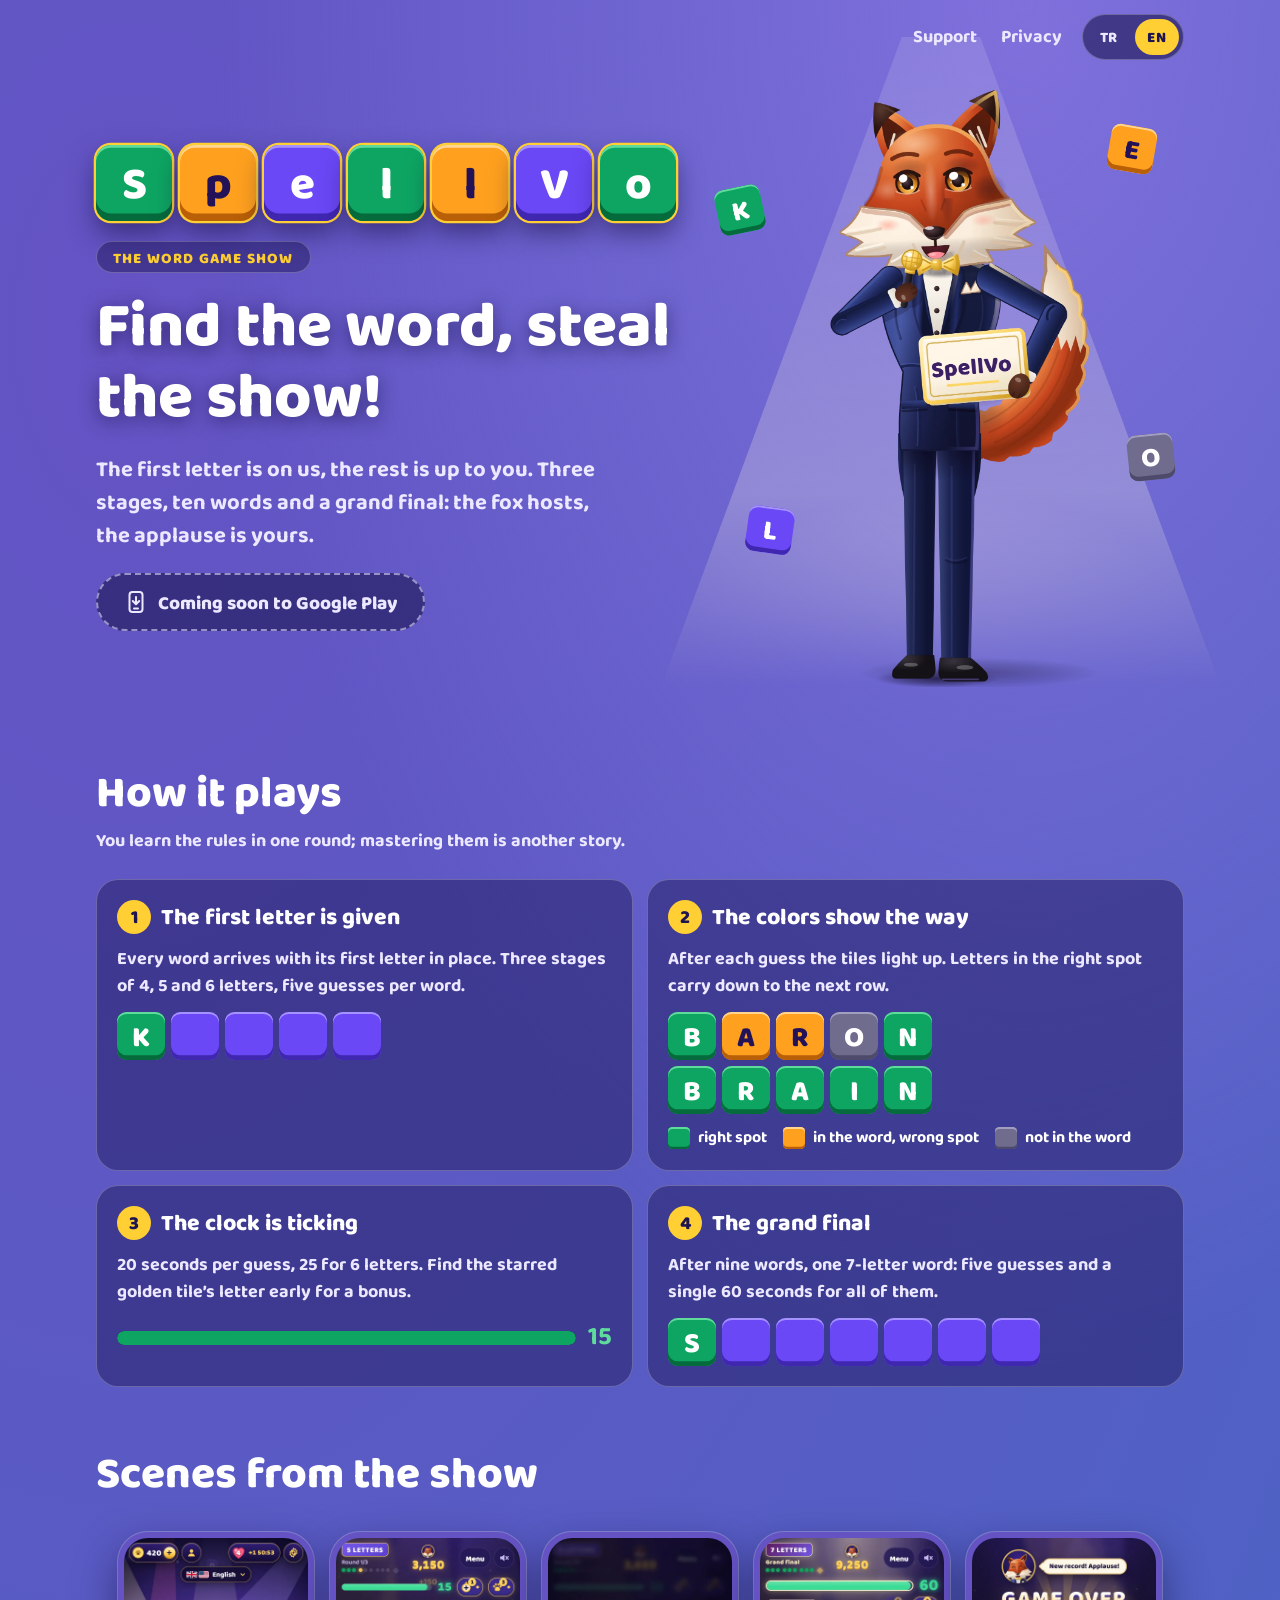
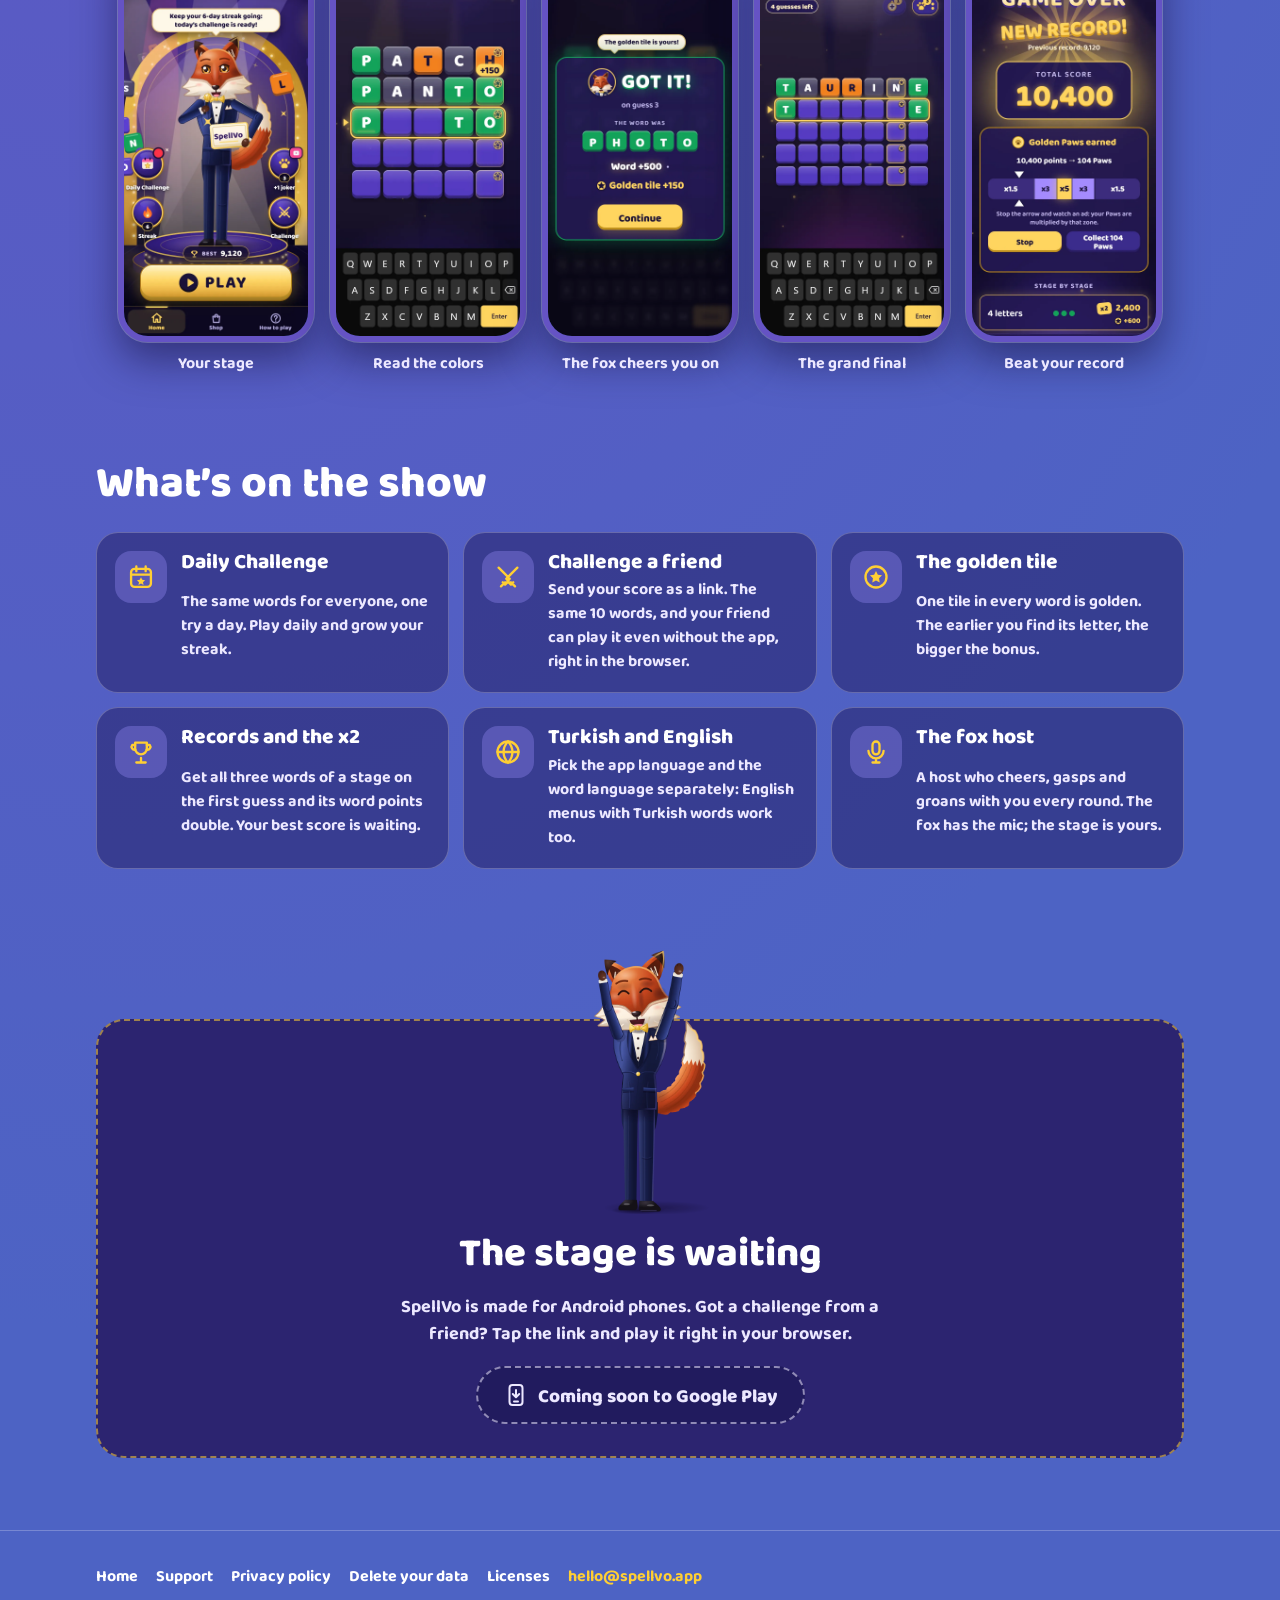
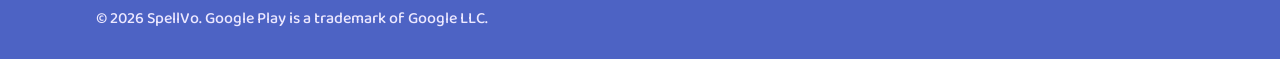
==== commit 490bf984: "Deploy spellvo.app (source 7069a0e)" ====
--- a/index.html
+++ b/index.html
@@ -3,7 +3,7 @@
   <head>
     <meta charset="utf-8" />
     <meta name="viewport" content="width=device-width, initial-scale=1, viewport-fit=cover" />
-    <meta name="theme-color" content="#07051a" />
+    <meta name="theme-color" content="#6553c4" />
     <meta name="color-scheme" content="dark" />
     <link rel="icon" type="image/png" sizes="32x32" href="/icons/favicon-32.png" />
     <link rel="icon" type="image/png" sizes="16x16" href="/icons/favicon-16.png" />
@@ -26,7 +26,7 @@
     </script>
     <!-- The first paint: the loading screen's sky, never a white page. -->
     <style>
-      html, body { background: #07051a; color: #fff; }
+      html, body { background: #4d63c4; color: #fff; }
     </style>
     <title>SpellVo · Kelime yarışması · The word game show</title>
     <meta name="description" content="SpellVo: tilkinin sunduğu kelime yarışması. İlk harf bizden, gerisi senden. · The word game show hosted by a fox. The first letter is on us, the rest is up to you." />
@@ -51,8 +51,8 @@
       // A challenge link from before spellvo.app had its own page (…/#c=…): the challenge page plays it.
       if (/(^#|&)c=/.test(location.hash)) location.replace('/c/' + location.hash);
     </script>
-    <script type="module" crossorigin src="/assets/site-Bx5Te4Mx.js"></script>
-    <link rel="stylesheet" crossorigin href="/assets/site-yPwelULE.css">
+    <script type="module" crossorigin src="/assets/site-69g7zGM3.js"></script>
+    <link rel="stylesheet" crossorigin href="/assets/site-BjEBKI8y.css">
   </head>
   <body class="home">
     <a class="skip" href="#main"><span lang="tr">İçeriğe geç</span><span lang="en">Skip to content</span></a>
@@ -127,8 +127,8 @@
           <li class="card step">
             <h3><span lang="tr">Saat işliyor</span><span lang="en">The clock is ticking</span></h3>
             <p>
-              <span lang="tr">Her tahmine 15 saniye, 6 harfte 20. Yıldızlı altın taşın harfini erken bulursan bonus kaparsın.</span>
-              <span lang="en">15 seconds per guess, 20 for 6 letters. Find the starred golden tile’s letter early for a bonus.</span>
+              <span lang="tr">Her tahmine 20 saniye, 6 harfte 25. Yıldızlı altın taşın harfini erken bulursan bonus kaparsın.</span>
+              <span lang="en">20 seconds per guess, 25 for 6 letters. Find the starred golden tile’s letter early for a bonus.</span>
             </p>
             <div class="timer" aria-hidden="true"><span class="timer__bar"></span><strong>15</strong></div>
           </li>
--- a/assets/site-BjEBKI8y.css
+++ b/assets/site-BjEBKI8y.css
@@ -0,0 +1 @@
+@font-face{font-family:"Baloo 2";font-style:normal;font-display:swap;font-weight:500;src:url(/assets/baloo-2-latin-500-normal-CmLZ27r7.woff2)format("woff2"),url(/assets/baloo-2-latin-500-normal-BSdEhq8m.woff)format("woff")}@font-face{font-family:"Baloo 2";font-style:normal;font-display:swap;font-weight:500;src:url(/assets/baloo-2-latin-ext-500-normal-Ba7mhTsk.woff2)format("woff2"),url(/assets/baloo-2-latin-ext-500-normal-D1XZow3C.woff)format("woff")}@font-face{font-family:"Baloo 2";font-style:normal;font-display:swap;font-weight:700;src:url(/assets/baloo-2-latin-700-normal-CqTg7A15.woff2)format("woff2"),url(/assets/baloo-2-latin-700-normal-Ld3Zm3l2.woff)format("woff")}@font-face{font-family:"Baloo 2";font-style:normal;font-display:swap;font-weight:700;src:url(/assets/baloo-2-latin-ext-700-normal-Mlh7kdab.woff2)format("woff2"),url(/assets/baloo-2-latin-ext-700-normal-D6LeXASg.woff)format("woff")}@font-face{font-family:"Baloo 2";font-style:normal;font-display:swap;font-weight:800;src:url(/assets/baloo-2-latin-800-normal-BbF3Etk1.woff2)format("woff2"),url(/assets/baloo-2-latin-800-normal-B8BXfZF7.woff)format("woff")}@font-face{font-family:"Baloo 2";font-style:normal;font-display:swap;font-weight:800;src:url(/assets/baloo-2-latin-ext-800-normal-C_Iwmf1s.woff2)format("woff2"),url(/assets/baloo-2-latin-ext-800-normal-D-iCxxqE.woff)format("woff")}:root{--c-bg-0:#4d63c4;--c-bg-1:#6553c4;--c-bg-mid:#5a5bc4;--c-bg-2:#a094ff52;--c-spot:#ffffff1f;--c-spot-2:#ffffff17;--c-floor:#ffffff1a;--c-particle:#ffe496bf;--stage-floor-hi:#5560c6;--stage-floor:#4650b4;--stage-floor-deep:#3d46a6;--stage-floor-rim:#ffd84f9e;--stage-floor-glow:#ffcf3329;--stage-floor-clear:#ffcf3300;--stage-floor-fade:#3d46a69e;--stage-floor-fade-clear:#3d46a600;--c-gold:#ffcf33;--c-gold-deep:#c98a10;--c-gold-glow:#ffcf334d;--c-gold-glow-strong:#ffcf339e;--c-gold-clear:#ffcf3300;--c-pink:#ff4f9e;--c-pink-glow:#ff4f9e8c;--c-lavender:#c9bdff;--c-violet:#7a5cff;--c-text:#fff;--c-text-muted:#ece8ff;--c-text-dark:#1d1450;--c-panel:#1e185a7a;--c-panel-border:#ffffff3d;--c-overlay:#161042a8;--c-overlay-strong:#161042e0;--c-overlay-light:#1610426b;--c-tint:#ffffff1a;--c-tint-strong:#ffffff29;--c-hairline:#ffffff52;--c-sheen:#ffffff4d;--c-sheen-clear:#fff0;--c-shine:#ffffffb3;--c-shadow:#100a345c;--c-shadow-soft:#100a343d;--c-shadow-strong:#100a3480;--c-mask:#000;--c-mask-mid:#0009;--board-tray:#1b1746;--board-tray-deep:#141137;--board-tray-rim:#fff3;--board-cell-line:#151238;--tile-empty-bg:#2a2563;--tile-empty-edge:#2a2563;--tile-empty-hi:#2a2563;--tile-empty-fg:#fff;--tile-typed-bg:#f4f0ff;--tile-typed-edge:#b7abea;--tile-typed-hi:#fff;--tile-typed-ring:#fff;--tile-typed-fg:#2a1a6e;--tile-cursor-ring:#ffcf33;--tile-correct-bg:#0ea562;--tile-correct-edge:#066b3c;--tile-correct-hi:#5fdc9c;--tile-correct-fg:#fff;--tile-present-bg:#ffa11f;--tile-present-edge:#b85f08;--tile-present-hi:#ffd590;--tile-present-fg:#241258;--tile-absent-bg:#706c8e;--tile-absent-edge:#4e4a6c;--tile-absent-hi:#a29ec0;--tile-absent-fg:#fff;--tile-elim-bg:#ef2b45;--tile-elim-edge:#9a1328;--tile-elim-hi:#ff8a99;--tile-elim-fg:#fff;--fail-note-bg:#fff6e0;--fail-note-fg:#1d1450;--fail-mark-fg:#fff;--tile-active-frame:#ffffff8c;--tile-active-glow:#ffffff29;--logo-tile-bg:#6a48f5;--logo-tile-edge:#3f27b0;--logo-tile-hi:#a592ff;--logo-tile-fg:#fff;--golden-coin:#ffcf33;--golden-coin-ring:#1d1450;--golden-coin-hollow:#1d14508c;--golden-star:#1d1450;--golden-ring:#ffcf33eb;--golden-ring-claimed:#ffcf336b;--golden-glow:#ffcf336b;--golden-glow-claimed:#ffcf3333;--golden-flash:#fff3c4f2;--timer-track:#14103c61;--timer-ok:#34e08f;--timer-mid:#ffcf33;--timer-low:#ff3b4a;--key-bg:#2c2766;--key-bg-hover:#3a3480;--key-bg-active:#4a4396;--key-edge:#17143d;--key-hi:#5a54a0;--key-fg:#fff;--key-action-bg:#ffcf33;--key-action-edge:#c98a10;--key-action-hi:#ffe79a;--key-action-fg:#1d1450;--kb-android-panel:var(--stage-floor);--kb-android-key:#322c72;--kb-android-key-pressed:#463f94;--kb-android-fn:#1b1845;--kb-android-fg:#fff;--kb-android-fg-unused:#ffffff52;--kb-android-pop:#3d3784;--kb-ios-panel:var(--stage-floor);--kb-ios-key:#322c72;--kb-ios-key-pressed:#463f94;--kb-ios-fn:#1b1845;--kb-ios-fg:#fff;--kb-ios-fg-unused:#ffffff52;--kb-ios-shadow:#100a3473;--kb-key-edge:#131034;--kb-key-hi:#5a53a6;--kb-correct-bg:var(--tile-correct-bg);--kb-correct-hi:var(--tile-correct-hi);--kb-correct-edge:var(--tile-correct-edge);--kb-correct-fg:var(--tile-correct-fg);--kb-present-bg:var(--tile-present-bg);--kb-present-hi:var(--tile-present-hi);--kb-present-edge:var(--tile-present-edge);--kb-present-fg:var(--tile-present-fg);--kb-absent-bg:#15123a;--kb-absent-fg:#9893c4;--kb-enter:#ffcf33;--kb-enter-hi:#ffe79a;--kb-enter-pressed:#ffe07a;--kb-enter-edge:#c98a10;--kb-enter-fg:#1d1450;--btn-primary-bg:#ffcf33;--btn-primary-edge:#c98a10;--btn-primary-fg:#1d1450;--btn-primary-glow:#ffcf336b;--btn-secondary-bg:#4a3fb8;--btn-secondary-bg-hover:#5649c8;--btn-secondary-edge:#2a2378;--btn-secondary-fg:#fff;--btn-danger-bg:#d81f3c;--btn-danger-edge:#861227;--btn-danger-fg:#fff;--btn-play-hi:#ffa04a;--btn-play:#ee5a12;--btn-play-deep:#d0460a;--btn-play-edge:#9a3104;--btn-play-fg:#fff;--btn-play-glow:#ff8c3c80;--pill-glass-rim:#ffffff6b;--btn-daily-hi:#5ee08e;--btn-daily:#0e9244;--btn-daily-deep:#06622b;--btn-daily-rim:#c4ffd9;--btn-streak-hi:#ffad5c;--btn-streak:#d9540a;--btn-streak-deep:#9a3504;--btn-streak-rim:#ffe0b8;--btn-joker-hi:#fff0a0;--btn-joker:#ffc61f;--btn-joker-deep:#c98a10;--btn-joker-rim:#fff6cf;--btn-joker-ink:#3a2400;--btn-challenge-hi:#f6a6ff;--btn-challenge:#c43ad8;--btn-challenge-deep:#7d1a99;--btn-challenge-rim:#fbd6ff;--switch-off:#3a3670;--switch-on:#ffcf33;--switch-knob:#fff;--switch-knob-on:#1d1450;--stage-1:#c9bdff;--stage-1-edge:#7462d0;--stage-1-fg:#1d1450;--stage-2:#ff4f9e;--stage-2-edge:#a8326e;--stage-2-fg:#1d1450;--stage-3:#ffcf33;--stage-3-edge:#c98a10;--stage-3-fg:#1d1450;--final:#fff0c2;--final-edge:#c9a24a;--final-fg:#1d1450;--final-glow:#fff0c280;--final-curtain:#8a2c8c;--final-curtain-clear:#8a2c8c00;--daily:#ff4f9e;--daily-edge:#a8326e;--daily-fg:#1d1450;--daily-glow:#ff4f9e66;--daily-face:#4a1a72;--daily-face-edge:#2a0d45;--daily-face-hover:#5a2288;--daily-paper:#fbeedd;--share-bg-top:#3a2590;--share-bg:#1a1238;--share-bg-bottom:#0d0920;--share-spot:#ffd45e33;--share-spot-clear:#ffd45e00;--share-frame:#ffd45e;--share-panel:#ffffff12;--share-panel-edge:#ffffff29;--share-text:#fff;--share-muted:#c9bff2;--share-gold:#ffd45e;--share-unplayed:#ffffff4d;--share-qr-bg:#fff;--share-qr-fg:#1a1238;--share-challenge:#ffd45e;--share-challenge-fg:#1a1238;--challenge-me:#ffcf33;--challenge-me-fg:#1d1450;--challenge-them:#c9bdff;--challenge-them-fg:#1d1450;--challenge-ticket:#2c2470;--challenge-ticket-edge:#ffcf338c;--challenge-glow:#ffcf334d;--challenge-vs:#ff4f9e;--store-bg:#fff8e6;--store-fg:#1d1450;--store-soon-edge:#ece8ff8c;--web-pill:#1c165299;--web-pill-on:#ffcf33;--web-pill-on-fg:#1d1450;--fox-fur-light:#e47a3e;--fox-fur:#c8461f;--fox-fur-dark:#8f2f12;--fox-fur-deep:#5e1d0b;--fox-ear-back:#2a1410;--fox-ear-inner:#3a1a14;--fox-cream:#fbeedd;--fox-cream-shade:#ead6bf;--fox-outline:#b0866a;--fox-iris:#eb9a2c;--fox-iris-dark:#9a5414;--fox-pupil:#1a1012;--fox-shine:#fff;--fox-liner:#2a1410;--fox-mouth:#5a1a2a;--fox-tongue:#ff8a96;--fox-blush:#ff8c7a;--fox-paw:#3e1d14;--fox-suit-light:#34428a;--fox-suit:#222c63;--fox-suit-dark:#141a3d;--fox-suit-edge:#4a5aa8;--fox-lapel:#0f1430;--fox-sheen:#ffffff2e;--fox-trouser-light:#3a4680;--fox-trouser:#1c2350;--fox-trouser-dark:#11163a;--fox-shirt:#f7f2ea;--fox-shirt-shade:#ddd5ca;--fox-shoe:#141116;--fox-shoe-shine:#ffffff40;--fox-gold:#ffd45e;--fox-gold-deep:#c99419;--fox-mic-handle:#2a2630;--fox-rim-warm:#ffcf70;--fox-rim-cool:#b9a7ff;--fox-shade:#0b0618;--fox-highlight:#fff6e8;--fox-iris-light:#ffcf73;--fox-nose-hi:#5a4048;--fox-paw-hi:#6a3a2a;--fox-gold-light:#fff2bf;--fox-shoe-hi:#3a3440;--fox-card:#fdf5e6;--fox-card-edge:#d9c49a;--fox-card-ink:#3b1f66;--fox-fur-hi:#f59a5e;--fox-ear-tip-hi:#5a3a30;--fox-cream-deep:#d9bfa3;--fox-rim:#ffe9b8;--fox-bounce:#8f7bff;--fox-card-shade:#efe2c8;--icon-bg-hi:#3a2590;--icon-bg:#1a1238;--icon-ring:#ffd45ed9;--icon-spot:#ffd45e38;--icon-spot-clear:#ffd45e00;--appicon-sky-top:#7a62e0;--appicon-sky:#6553c4;--appicon-sky-low:#4d63c4;--appicon-floor:#3d46a6;--appicon-pool:#ffcf33;--appicon-beam:#fff;--appicon-sparkle:#fff3c4;--appicon-rim:#ffcf33;--appicon-tile-hi:#fff3c4;--appicon-tile:#ffcf33;--appicon-tile-edge:#c98a10;--appicon-tile-ink:#1d1450;--appicon-tile-shadow:#1d1450;--appicon-gloss:#fff;--appicon-star:#fff;--appicon-star-edge:#8f5a06;--item-paw:#ffcf33;--item-paw-deep:#c98a10;--item-book:#2f3a85;--item-book-spine:#141a3d;--item-book-pages:#fbeedd;--item-time-face:#fbeedd;--item-time-hand:#1d1450;--item-count-bg:#ffcf33;--item-count-fg:#1d1450;--item-spent:#ffffff59;--item-cost:#ffc4dc;--item-off-slash:#fff9;--life-heart:#ff4d7d;--life-heart-deep:#b52552;--life-heart-shine:#ffffff8c;--life-empty:#ffffff38;--paw-coin:#ffcf33;--paw-coin-hi:#fff1b8;--paw-coin-rim:#c98a10;--paw-coin-print:#6b4310;--paw-zone-low:#3d3494;--paw-zone-low-fg:#fff;--paw-zone-mid:#c9bdff;--paw-zone-top:#ffcf33;--paw-zone-fg:#1d1450;--paw-zone-edge:#14103c8c;--paw-arrow:#fff;--paw-arrow-edge:#1d1450;--paw-dim:.45;--test-bg:#0b0a12;--test-panel:#1c1a2a;--test-fg:#fff;--test-badge:#ff4f9e;--test-badge-fg:#1d1450;--test-stripe:#ff4f9e29;--test-stripe-clear:#ff4f9e00;--pip-no-bonus:.4;--load-sky-top:#8070dc;--load-sky:#6553c4;--load-sky-deep:#4d63c4;--load-haze:#ffffff24;--load-haze-clear:#fff0;--load-backlight:#ffeec480;--load-backlight-clear:#ffeec400;--load-arch:#5446b6;--load-arch-hi:#7b6ad8;--load-arch-rim:#ffcf33;--load-arch-rim-deep:#c98a10;--load-arch-line:#ffffff4d;--load-bulb:#fff6d6;--load-bulb-glow:#ffcf33b3;--load-bulb-glow-clear:#ffcf3300;--load-beam-gold:#ffffff4d;--load-beam-lavender:#ffffff3d;--load-beam-pink:#ffffff29;--load-beam-clear:#fff0;--load-floor-far:#4b4fb2;--load-floor-line:#ffffff24;--load-podium-top:#ffd84f;--load-podium-top-deep:#f0a316;--load-podium-side:#e39812;--load-podium-side-deep:#a5600a;--load-podium-rim:#fff3c4;--load-pool:#fff4d28c;--load-pool-clear:#fff4d200;--load-sparkle:#fff;--load-sparkle-gold:#ffd84f;--load-bokeh:#ffffff29;--load-bokeh-gold:#ffd65a33;--load-bokeh-clear:#fff0;--load-vignette:#2218626b;--load-vignette-clear:#22186200;--load-logo-glow:#ffcf3361;--load-bar-plaque:#241f62;--load-bar-plaque-hi:#3a3290;--load-bar-rim:#ffcf33bf;--load-bar-track:#15123a;--load-bar-fill-hi:#fff3c4;--load-bar-fill:#ffcf33;--load-bar-fill-deep:#e09a12;--load-bar-stripe:#ffffff3d;--load-bar-text:#fff;--load-label:#f4f1ff;--load-version:#ffffffb3;--load-frame-rim:#ffcf3373;--load-frame-shadow:#100a348c;--load-ambient-dim:#22186266;--load-spot:#fff8e14d;--lobby-shade-top:#28186e6b;--lobby-shade-clear:#22186200;--lobby-chip:#ffffff24;--lobby-chip-hi:#ffffff42;--lobby-chip-rim:#ffffff73;--lobby-plaque-hi:#ffffff6b;--lobby-plaque:#fff3;--lobby-plaque-deep:#1e165a52;--lobby-plaque-rim:#ffffffbf;--lobby-plaque-rim-deep:#ffffff38;--lobby-plaque-glow:#ffffff2e;--lobby-plaque-press:#1e165a4d;--lobby-caption:#fff;--lobby-caption-sub:#f4f1ff;--lobby-dot:#ff3348;--lobby-dot-glow:#ff3348a6;--lobby-dot-ring:#1d1450;--lobby-timer:#1c1652db;--lobby-timer-fg:#ffcf33;--lobby-flame-outer:#ff6a2b;--lobby-flame-mid:#ffa63d;--lobby-flame-core:#fff1b8;--lobby-flame-off:#6f6890;--lobby-ad:#ff4f98;--lobby-ad-fg:#fff;--lobby-bubble:#fff8e9;--lobby-bubble-ink:#1d1450;--lobby-bubble-edge:#e6c37a;--lobby-plate:#1c16529e;--lobby-plate-rim:#ffcf33bf;--lobby-tabbar:var(--stage-floor);--lobby-tabbar-rim:var(--stage-floor-rim);--lobby-tab:#ece8ff;--lobby-tab-active:#ffcf33;--lobby-tab-active-bg:#14103c52;--lobby-gain:#fff3c4;--lobby-lock:#1d1450;--lobby-lock-fg:#ffcf33;--lobby-lock-ring:#ffcf33bf;--lobby-waiting:#ffcf33;--lobby-waiting-fg:#1d1450;--lobby-play-invite:#ffe48c8c;--lobby-play-invite-clear:#ffe48c00;--c-vignette:#22186280;--c-focus:#fff;--confetti-1:#ffcf33;--confetti-2:#ff4f9e;--confetti-3:#c9bdff;--confetti-4:#0ea562;--confetti-5:#ffa11f;--confetti-6:#fff;--confetti-gold-light:#fff3c4;--praise-hi:#fff;--praise-top:#fff7d6;--praise-mid:#ffe36e;--praise-bottom:#ffc61f;--praise-low:#ff9214;--praise-edge:#3a1f8f;--praise-drop:#1f1160;--praise-glow:#ffcf338c;--praise-halo:#ffde6ec7;--praise-halo-mid:#ff6ebe4d;--praise-halo-clear:#ff6ebe00;--praise-star:#fff;--praise-star-core:#fff1a6;--praise-star-edge:#ffc61f;--praise-rays:#ffeca099;--praise-rays-clear:#ffeca000;--praise-ribbon-hi:#fff2b0;--praise-ribbon:#ffcf33;--praise-ribbon-low:#f2a810;--praise-ribbon-edge:#9a5f06;--praise-ribbon-fg:#3a1f8f;--streak-1-top:#9877ff;--streak-1-bottom:#5b36e2;--streak-1-edge:#2c1880;--streak-1-fg:#fff3b0;--streak-2-top:#f585ff;--streak-2-bottom:#b42bcc;--streak-2-edge:#5e0f74;--streak-2-fg:#fff;--streak-3-top:#ffb44f;--streak-3-bottom:#ee5a12;--streak-3-edge:#7e2802;--streak-3-fg:#fff;--streak-4-a:#ffcf33;--streak-4-b:#ff7a1f;--streak-4-c:#ff4f9e;--streak-4-d:#8a5cff;--streak-4-edge:#3a1f8f;--streak-4-fg:#fff;--streak-shine:#ffffff6b;--streak-clear:#fff0;--streak-shade:#140a4659;--fly-bg:#ffcf33;--fly-fg:#1d1450;--fly-glow:#ffcf33b3;--bubble:var(--lobby-bubble);--bubble-ink:var(--lobby-bubble-ink);--bubble-edge:var(--lobby-bubble-edge);--bubble-soft:#6a5f8c;--bubble-button:#f3e3bd;--bubble-button-hover:#ead39c;--sheet-grip:#ffffff80;--sheet-grip-active:#ffcf33e6;--timer-paused:#e2dcff}:root[data-color-mode=cb]{--tile-correct-bg:#ff8a2a;--tile-correct-edge:#a8500f;--tile-correct-hi:#ffc08a;--tile-correct-fg:#1d1450;--tile-present-bg:#4da8ff;--tile-present-edge:#2462a8;--tile-present-hi:#a6d3ff;--tile-present-fg:#1d1450;--confetti-4:#ff8a2a;--confetti-5:#4da8ff}:root[data-lang=tr] body [lang=en],:root[data-lang=en] body [lang=tr]{display:none!important}*,:before,:after{box-sizing:border-box}html{-webkit-text-size-adjust:100%;-moz-text-size-adjust:100%;text-size-adjust:100%;scroll-behavior:smooth}body{background:radial-gradient(90% 60% at 80% 0%, var(--load-sky-top) 0%, transparent 70%), radial-gradient(120% 80% at 10% 10%, var(--load-sky) 0%, var(--load-sky-deep) 100%) var(--load-sky-deep);min-height:100vh;color:var(--c-text);background-attachment:scroll;margin:0;font-family:"Baloo 2",system-ui,-apple-system,Segoe UI,sans-serif;font-size:18px;font-weight:500;line-height:1.5;overflow-x:hidden}a{color:var(--c-gold);text-underline-offset:3px}a:focus-visible,button:focus-visible{outline:3px solid var(--c-gold);outline-offset:3px;border-radius:8px}h1,h2,h3{margin:0;font-weight:800;line-height:1.1}p{margin:0}img{max-width:100%}.wrap{width:min(1120px,100%);margin:0 auto;padding:0 16px}.skip{z-index:10;background:var(--c-gold);color:var(--c-text-dark);border-radius:10px;padding:8px 14px;font-weight:800;position:absolute;top:-60px;left:16px}.skip:focus{top:12px}.top{z-index:3;padding-top:max(14px, env(safe-area-inset-top));justify-content:space-between;align-items:center;gap:12px;padding-bottom:14px;display:flex;position:relative}.brand{flex:none;gap:3px;text-decoration:none;display:inline-flex}.home .brand{visibility:hidden}.top__links{flex:none;align-items:center;gap:4px;display:flex}.top__link{color:var(--c-text-muted);padding:8px 10px;font-weight:700;text-decoration:none;display:none}.top__link:hover{color:var(--c-text)}@media (width>=640px){.top__link{display:inline-block}}.langs{border:1px solid var(--c-panel-border);background:var(--web-pill);border-radius:999px;gap:4px;margin-left:6px;padding:4px;display:flex}.langs button{min-width:44px;min-height:36px;color:var(--c-text-muted);font:inherit;letter-spacing:.04em;cursor:pointer;background:0 0;border:0;border-radius:999px;padding:2px 8px 0;font-size:15px;font-weight:800}.langs button[aria-pressed=true]{background:var(--web-pill-on);color:var(--web-pill-on-fg)}.tile{--bg:var(--logo-tile-bg);--edge:var(--logo-tile-edge);--hi:var(--logo-tile-hi);--fg:var(--logo-tile-fg);--t:44px;width:var(--t);height:var(--t);border-radius:calc(var(--t) * .2);background:var(--bg);color:var(--fg);font-size:calc(var(--t) * .6);box-shadow:inset 0 calc(var(--t) * -.1) 0 var(--edge), inset 0 max(2px, calc(var(--t) * .035)) 0 var(--hi);place-items:center;padding-top:.12em;font-weight:800;line-height:1;display:inline-grid;position:relative}.tile--correct{--bg:var(--tile-correct-bg);--edge:var(--tile-correct-edge);--hi:var(--tile-correct-hi);--fg:var(--tile-correct-fg)}.tile--present{--bg:var(--tile-present-bg);--edge:var(--tile-present-edge);--hi:var(--tile-present-hi);--fg:var(--tile-present-fg)}.tile--absent{--bg:var(--tile-absent-bg);--edge:var(--tile-absent-edge);--hi:var(--tile-absent-hi);--fg:var(--tile-absent-fg)}.brand .tile{--t:clamp(22px, 6vw, 30px);font-size:calc(var(--t) * .62)}.logo{flex-wrap:nowrap;gap:clamp(4px,1.2vw,8px);margin:0;display:flex}.logo .tile{--t:clamp(40px, 11.6vw, 76px);box-shadow:inset 0 calc(var(--t) * -.1) 0 var(--edge), inset 0 max(2px, calc(var(--t) * .035)) 0 var(--hi), 0 0 0 max(1.5px, calc(var(--t) * .03)) var(--load-arch-rim), 0 calc(var(--t) * .16) calc(var(--t) * .34) var(--c-shadow-strong);animation:.76s cubic-bezier(.3,1.6,.5,1) backwards drop;animation-delay:calc(var(--i) * 70ms + .12s)}@keyframes drop{0%{opacity:0;transform:translateY(-60%)rotate(-8deg)scale(.6)}}.store{background:var(--store-bg);min-height:58px;color:var(--store-fg);box-shadow:0 10px 28px var(--c-shadow-strong);border-radius:999px;justify-content:center;align-items:center;gap:10px;padding:4px 26px 0;font-size:19px;font-weight:800;text-decoration:none;display:inline-flex}.store__icon{flex:none;margin-top:-4px}.store--soon{border:2px dashed var(--store-soon-edge);background:var(--web-pill);color:var(--c-text-muted);box-shadow:none;cursor:default}.hero{gap:8px;padding-bottom:24px;display:grid;position:relative}.hero__text{z-index:2;flex-direction:column;align-items:flex-start;gap:16px;padding-top:12px;display:flex;position:relative}.eyebrow{border:1px solid var(--c-panel-border);background:var(--c-panel);color:var(--c-gold);letter-spacing:.08em;text-transform:uppercase;border-radius:999px;align-items:center;gap:8px;padding:6px 16px 2px;font-size:15px;font-weight:800;display:inline-flex}.hero h1{max-width:14ch;text-shadow:0 4px 18px var(--c-shadow-strong);font-size:clamp(36px,9.6vw,64px)}.lead{max-width:34ch;color:var(--c-text-muted);font-size:clamp(18px,4.6vw,22px);font-weight:700}.hero__stage{justify-items:center;min-height:420px;margin-top:-8px;display:grid;position:relative}.spot{background:radial-gradient(46% 22% at 50% 92%, var(--load-spot) 0%, transparent 100%), linear-gradient(var(--c-spot), var(--load-spot));clip-path:polygon(43% 0,57% 0,100% 100%,0 100%);pointer-events:none;width:min(560px,140%);height:calc(100% + 40px);position:absolute;top:-40px;left:50%;transform:translate(-50%);-webkit-mask-image:linear-gradient(#000 70%,#0000);mask-image:linear-gradient(#000 70%,#0000)}.fox{aspect-ratio:560/991.5;width:min(300px,78vw);height:auto;margin-top:8px;animation:5s ease-in-out infinite float;position:relative}@keyframes float{50%{transform:translateY(-8px)}}.float{z-index:1;animation:6s ease-in-out infinite bob;animation-delay:var(--d,0s);position:absolute}.float .tile{--t:46px;transform:rotate(var(--r,0deg))}@keyframes bob{50%{transform:translateY(-12px)}}@media (width>=900px){.hero{grid-template-columns:1.1fr .9fr;align-items:center;min-height:640px}.hero__text{gap:20px}.hero__stage{min-height:600px;margin-top:0}.fox{width:340px}}.section{padding-top:56px;padding-bottom:8px}.section__head{flex-direction:column;align-items:flex-start;gap:10px;margin-bottom:24px;display:flex}.section h2{font-size:clamp(30px,7vw,44px)}.section__lead{max-width:46ch;color:var(--c-text-muted);font-weight:700}.card{border:1px solid var(--c-panel-border);background:var(--c-panel);border-radius:22px}.steps{counter-reset:step;gap:14px;margin:0;padding:0;list-style:none;display:grid}.step{flex-direction:column;gap:12px;padding:20px;display:flex}.step h3{align-items:center;gap:10px;font-size:23px;display:flex}.step h3:before{counter-increment:step;content:counter(step);background:var(--c-gold);width:34px;height:34px;color:var(--c-text-dark);border-radius:50%;flex:none;place-items:center;padding-top:3px;font-size:19px;display:inline-grid}.step p{color:var(--c-text-muted);font-weight:700}.row{gap:6px;display:flex}.row .tile{--t:clamp(38px, 10.5vw, 48px)}.board{flex-direction:column;gap:6px;display:flex}.legend{flex-wrap:wrap;gap:8px 16px;margin:0;padding:0;font-size:16px;font-weight:700;list-style:none;display:flex}.legend li{align-items:center;gap:8px;display:inline-flex}.legend .tile{--t:22px;font-size:13px}.timer{align-items:center;gap:12px;display:flex}.timer__bar{background:var(--web-pill);border-radius:999px;flex:1;height:14px;position:relative;overflow:hidden}.timer__bar:after{content:"";border-radius:inherit;background:var(--tile-correct-bg);transform-origin:0;animation:15s linear infinite drain;position:absolute;inset:0}@keyframes drain{to{transform:scaleX(0)}}.timer strong{color:var(--tile-correct-hi);font-size:26px}@media (width>=760px){.steps{grid-template-columns:repeat(2,1fr)}}.shots{scroll-snap-type:x mandatory;scrollbar-width:thin;gap:16px;margin:0 -16px;padding:8px 16px 20px;list-style:none;display:flex;overflow-x:auto}.shot{scroll-snap-align:center;flex:none;width:min(240px,66vw);margin:0}.phone{border:6px solid var(--c-bg-1);background:var(--c-bg-0);box-shadow:0 0 0 1px var(--c-panel-border), 0 18px 40px var(--c-shadow-strong);border-radius:30px;overflow:hidden}.phone img{aspect-ratio:390/844;width:100%;height:auto;display:block}.shot figcaption{color:var(--c-text-muted);text-align:center;margin-top:10px;font-size:16px;font-weight:700}@media (width>=1100px){.shots{justify-content:center;overflow:visible}.shot{width:196px}}.features{gap:14px;margin:0;padding:0;list-style:none;display:grid}.feature{grid-template-columns:auto 1fr;gap:4px 14px;padding:18px;display:grid}.feature__icon{background:var(--c-bg-2);width:52px;height:52px;color:var(--c-gold);border-radius:16px;grid-row:span 2;place-items:center;display:grid}.feature h3{font-size:21px}.feature p{color:var(--c-text-muted);font-size:16px;font-weight:700}@media (width>=700px){.features{grid-template-columns:repeat(2,1fr)}}@media (width>=1000px){.features{grid-template-columns:repeat(3,1fr)}}.finale{border:2px dashed var(--challenge-ticket-edge);background:var(--challenge-ticket);text-align:center;border-radius:28px;justify-items:center;gap:18px;margin-top:150px;padding:28px 20px 32px;display:grid}.finale img{aspect-ratio:420/743.6;width:150px;height:auto;margin-top:-100px}.finale h2{font-size:clamp(28px,7vw,40px)}.finale p{max-width:40ch;color:var(--c-text-muted);font-weight:700}.foot{padding:28px 0 max(28px, env(safe-area-inset-bottom));border-top:1px solid var(--c-panel-border);color:var(--c-text-muted);margin-top:64px;font-size:16px}.foot nav{flex-wrap:wrap;gap:4px 18px;margin-bottom:12px;display:flex}.foot a{color:var(--c-text);padding:6px 0;font-weight:700;text-decoration:none;display:inline-block}.foot a:hover{text-decoration:underline}.foot .mail{color:var(--c-gold)}.doc{width:min(780px,100%);margin:0 auto;padding:8px 16px 0}.doc h1{margin:16px 0 8px;font-size:clamp(34px,8vw,48px)}.doc .meta{color:var(--c-text-muted);margin-bottom:20px;font-weight:700}.doc h2{margin:34px 0 10px;font-size:26px}.doc h3{margin:20px 0 6px;font-size:20px}.doc p,.doc li{color:var(--c-text-muted)}.doc p+p{margin-top:10px}.doc ul{margin:8px 0 0;padding-left:22px}.doc li+li{margin-top:6px}.doc strong{color:var(--c-text)}.summary{margin:8px 0;padding:18px 20px}.summary ul{margin:0}.deletion h2{color:var(--c-gold);margin:0 0 10px;font-size:22px}.deletion ol{margin:0;padding-left:22px}.deletion li+li{margin-top:10px}.deletion p{margin-top:16px}.deletion .button{text-align:center;justify-content:center}.doc ol{margin:8px 0 0;padding-left:22px}.doc ol li+li{margin-top:6px}[data-placeholder]{color:var(--c-gold);font-weight:800}.toc{margin-top:12px;padding:16px 20px}.toc ol{columns:2 220px;margin:0;padding-left:22px;font-weight:700}.toc a{color:var(--c-text);text-decoration:none}.toc a:hover{text-decoration:underline}.faq details{margin-top:12px;padding:4px 20px}.faq summary{cursor:pointer;padding:14px 0;font-size:20px;font-weight:800;list-style-position:inside}.faq details[open] summary{color:var(--c-gold)}.faq details p{padding-bottom:16px}.contact{gap:8px;margin-top:28px;padding:22px 20px;display:grid}.contact a{font-size:22px;font-weight:800}.licence{margin-top:14px;padding:4px 20px 18px}.licence h2{margin-top:16px}.notfound{text-align:center;justify-items:center;gap:16px;padding:24px 16px 0;display:grid}.notfound img{aspect-ratio:420/743.6;width:160px;height:auto}.button{background:var(--c-gold);min-height:52px;color:var(--c-text-dark);border-radius:999px;align-items:center;padding:4px 24px 0;font-weight:800;text-decoration:none;display:inline-flex}@media (prefers-reduced-motion:reduce){html{scroll-behavior:auto}.logo .tile,.fox,.float,.timer__bar:after{animation:none}}
